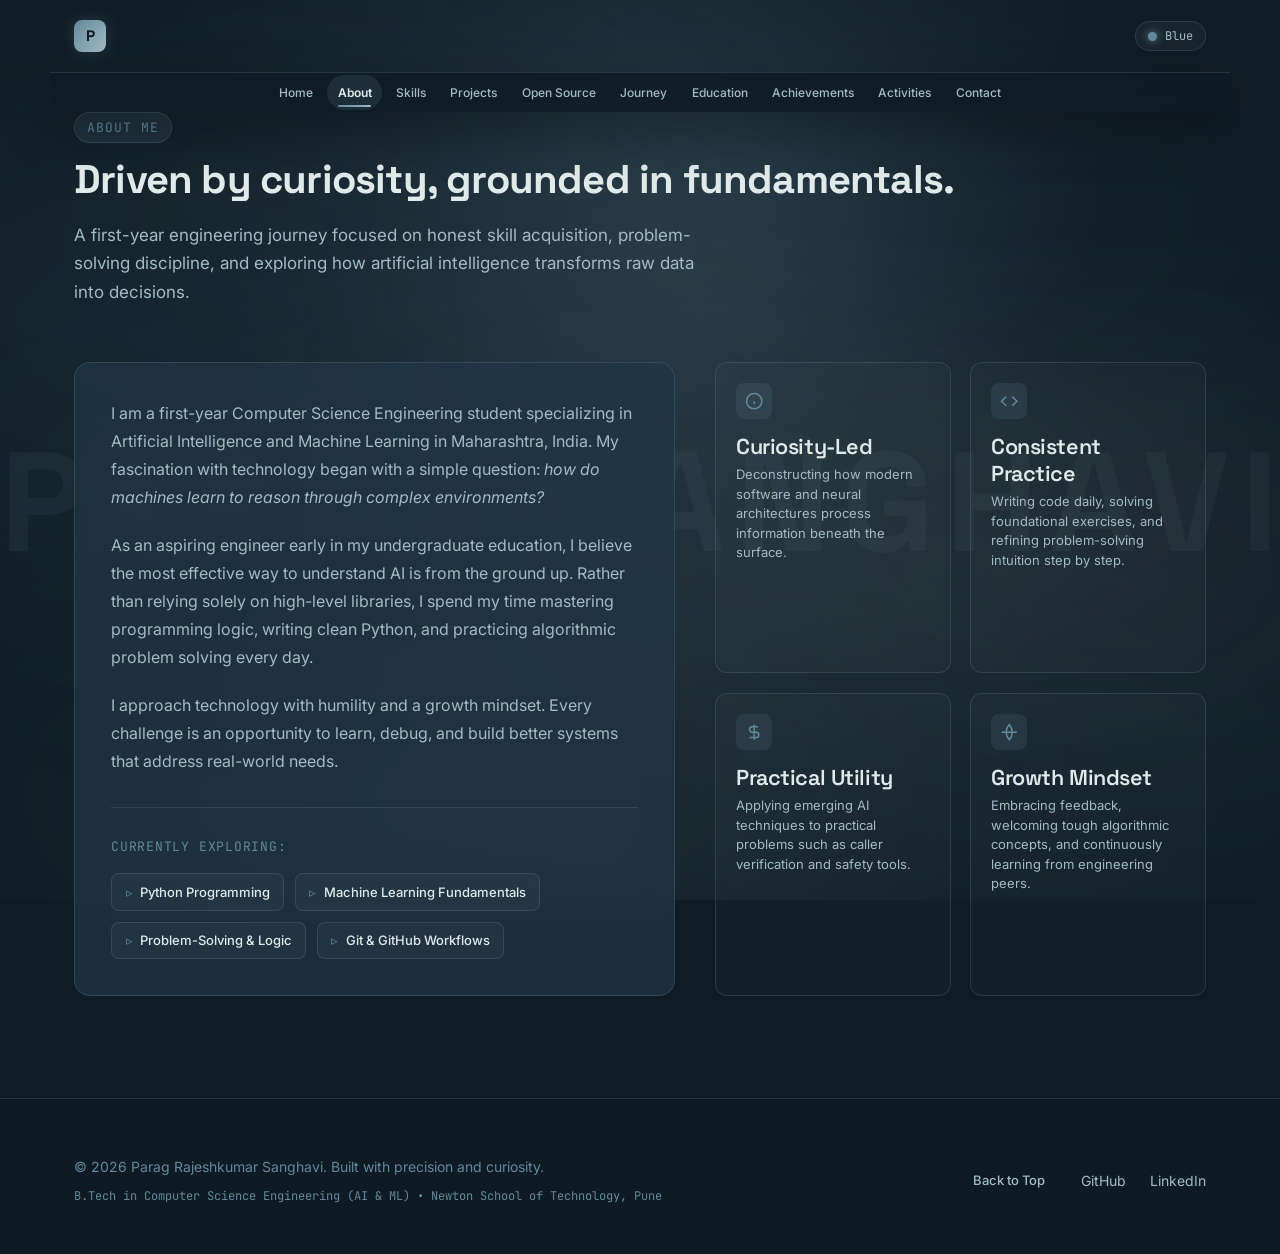
==== about.html @ 825967ab "Edited website" ====
<!DOCTYPE html>
<html lang="en" data-accent="blue">
<head>
  <meta charset="UTF-8">
  <meta name="viewport" content="width=device-width, initial-scale=1.0">
  <meta http-equiv="X-UA-Compatible" content="ie=edge">
  
  <!-- Primary SEO Meta Tags -->
  <title>About | Parag Rajeshkumar Sanghavi</title>
  <meta name="title" content="About | Parag Rajeshkumar Sanghavi">
  <meta name="description" content="Personal portfolio of Parag Rajeshkumar Sanghavi, a Computer Science Engineering student specializing in AI &amp; Machine Learning from Maharashtra, India. Exploring Python, ML fundamentals, and real-world software solutions.">
  <meta name="keywords" content="Parag Rajeshkumar Sanghavi, Parag Sanghavi, Computer Science Engineering, AI, Machine Learning, Python, Student Portfolio, Maharashtra India">
  <meta name="author" content="Parag Rajeshkumar Sanghavi">
  <meta name="robots" content="index, follow">

  <!-- Open Graph / Facebook / LinkedIn -->
  <meta property="og:type" content="website">
  <meta property="og:url" content="https://paragsanghavi2008.github.io/My_Portfolio/about.html">
  <meta property="og:title" content="About | Parag Rajeshkumar Sanghavi">
  <meta property="og:description" content="First-year Computer Science Engineering student focusing on AI/ML fundamentals, Python programming, and practical problem-solving.">
  <meta property="og:image" content="assets/images/parag.jpg">
  
  <!-- Twitter Cards -->
  <meta name="twitter:card" content="summary_large_image">
  <meta name="twitter:title" content="About | Parag Rajeshkumar Sanghavi">
  <meta name="twitter:description" content="Building intelligent solutions for real-world problems.">
  <meta name="twitter:image" content="assets/images/parag.jpg">

  <!-- Google Fonts: Space Grotesk, Inter, JetBrains Mono -->
  <link rel="preconnect" href="https://fonts.googleapis.com">
  <link rel="preconnect" href="https://fonts.gstatic.com" crossorigin>
  <link href="https://fonts.googleapis.com/css2?family=Inter:wght@300;400;500;600;700&family=JetBrains+Mono:wght@400;500;600&family=Space+Grotesk:wght@500;600;700&display=swap" rel="stylesheet">

  <!-- Stylesheets -->
  <link rel="stylesheet" href="css/main.css">
  <link rel="stylesheet" href="css/components.css">
  <link rel="stylesheet" href="css/animations.css">

  <!-- Favicon SVG Data URI -->
  <link rel="icon" type="image/svg+xml" href="data:image/svg+xml,<svg xmlns='http://www.w3.org/2000/svg' viewBox='0 0 32 32'><rect width='32' height='32' rx='8' fill='%2363899a'/><text x='50%25' y='55%25' dominant-baseline='middle' text-anchor='middle' font-family='sans-serif' font-weight='900' font-size='18' fill='%23101c25'>P</text></svg>">
</head>
<body>

  <!-- Accessible Skip Navigation Link -->
  <a href="#main-content" class="skip-link">Skip to main content</a>

  <!-- Flowing Aurora Background -->
  <div class="aurora-bg" aria-hidden="true">
    <span class="aurora-ribbon aurora-ribbon-1"></span>
    <span class="aurora-ribbon aurora-ribbon-2"></span>
    <span class="aurora-ribbon aurora-ribbon-3"></span>
    <span class="aurora-name-marquee" aria-hidden="true">PARAG SANGHAVI / PORTFOLIO / PARAG SANGHAVI</span>
  </div>

  <div class="scroll-progress" aria-hidden="true"><span></span></div>
  <div class="page-loader" id="page-loader" role="status" aria-label="Loading portfolio">
    <span class="loader-spinner" aria-hidden="true"></span>
    <span class="loader-label">Loading portfolio</span>
  </div>

  <!-- ==========================================================================
       HEADER & NAVIGATION
       ========================================================================== -->
  <header class="header" id="main-header">
    <div class="container nav-container">
      
      <!-- Brand Logo -->
      <a href="index.html#hero" class="nav-brand" aria-label="Portfolio Home">
        <span class="brand-symbol" aria-hidden="true">P</span>
      </a>

      <!-- Page Navigation Menu -->
      <nav aria-label="Portfolio page navigation">
        <ul class="nav-menu" id="nav-menu">
          <li class="nav-item"><a href="index.html#hero" class="nav-link">Home</a></li>
          <li class="nav-item"><a href="about.html#about" class="nav-link active" aria-current="page">About</a></li>
          <li class="nav-item"><a href="skills.html#skills" class="nav-link">Skills</a></li>
          <li class="nav-item"><a href="projects.html#projects" class="nav-link">Projects</a></li>
          <li class="nav-item"><a href="open-source.html#opensource" class="nav-link">Open Source</a></li>
          <li class="nav-item"><a href="journey.html#journey" class="nav-link">Journey</a></li>
          <li class="nav-item"><a href="education.html#education" class="nav-link">Education</a></li>
          <li class="nav-item"><a href="achievements.html#achievements" class="nav-link">Achievements</a></li>
          <li class="nav-item"><a href="activities.html#activities" class="nav-link">Activities</a></li>
          <li class="nav-item"><a href="contact.html#contact" class="nav-link">Contact</a></li>
        </ul>
      </nav>

      <!-- Nav Actions: Accent Theme Switcher & Mobile Toggle -->
      <div class="nav-actions">
        <button type="button" class="theme-accent-btn" id="accent-toggle" aria-label="Toggle accent color palette" title="Switch blue-gray palette shade">
          <span class="accent-color-dot" aria-hidden="true"></span>
          <span id="accent-label">Blue</span>
        </button>

        <button type="button" class="nav-toggle" id="nav-toggle" aria-label="Open navigation menu" aria-expanded="false" aria-controls="nav-menu">
          <span aria-hidden="true"></span>
          <span aria-hidden="true"></span>
          <span aria-hidden="true"></span>
        </button>
      </div>

    </div>
  </header>

<main id="main-content">
    <section class="section" id="about" aria-label="About Parag Rajeshkumar Sanghavi">
      <div class="container">
        
        <div class="section-header reveal-on-scroll">
          <span class="section-tag">About Me</span>
          <h1 class="section-title">Driven by curiosity, grounded in fundamentals.</h1>
          <p class="section-description">
            A first-year engineering journey focused on honest skill acquisition, problem-solving discipline, and exploring how artificial intelligence transforms raw data into decisions.
          </p>
        </div>

        <div class="about-grid">
          
          <!-- Left: Narrative Story Card -->
          <div class="about-card reveal-on-scroll">
            <div class="about-paragraphs">
              <p>
                I am a first-year Computer Science Engineering student specializing in Artificial Intelligence and Machine Learning in Maharashtra, India. My fascination with technology began with a simple question: <em>how do machines learn to reason through complex environments?</em>
              </p>
              <p>
                As an aspiring engineer early in my undergraduate education, I believe the most effective way to understand AI is from the ground up. Rather than relying solely on high-level libraries, I spend my time mastering programming logic, writing clean Python, and practicing algorithmic problem solving every day.
              </p>
              <p>
                I approach technology with humility and a growth mindset. Every challenge is an opportunity to learn, debug, and build better systems that address real-world needs.
              </p>
            </div>

            <!-- "Currently Exploring" Badges as specified -->
            <div class="exploring-panel">
              <div class="exploring-title">Currently Exploring:</div>
              <div class="exploring-chips">
                <span class="exploring-chip"><span class="bullet">▹</span> Python Programming</span>
                <span class="exploring-chip"><span class="bullet">▹</span> Machine Learning Fundamentals</span>
                <span class="exploring-chip"><span class="bullet">▹</span> Problem-Solving &amp; Logic</span>
                <span class="exploring-chip"><span class="bullet">▹</span> Git &amp; GitHub Workflows</span>
              </div>
            </div>
          </div>

          <!-- Right: 4 Guiding Pillars -->
          <div class="pillars-grid">
            
            <div class="pillar-item reveal-on-scroll reveal-delay-1">
              <div class="pillar-icon-box" aria-hidden="true">
                <svg class="icon" viewBox="0 0 24 24" fill="none" stroke="currentColor"><circle cx="12" cy="12" r="10"/><path d="M12 16v-4M12 8h.01"/></svg>
              </div>
              <h2 class="pillar-title">Curiosity-Led</h2>
              <p class="pillar-desc">Deconstructing how modern software and neural architectures process information beneath the surface.</p>
            </div>

            <div class="pillar-item reveal-on-scroll reveal-delay-2">
              <div class="pillar-icon-box" aria-hidden="true">
                <svg class="icon" viewBox="0 0 24 24" fill="none" stroke="currentColor"><polyline points="16 18 22 12 16 6"/><polyline points="8 6 2 12 8 18"/></svg>
              </div>
              <h2 class="pillar-title">Consistent Practice</h2>
              <p class="pillar-desc">Writing code daily, solving foundational exercises, and refining problem-solving intuition step by step.</p>
            </div>

            <div class="pillar-item reveal-on-scroll reveal-delay-3">
              <div class="pillar-icon-box" aria-hidden="true">
                <svg class="icon" viewBox="0 0 24 24" fill="none" stroke="currentColor"><path d="M12 2v20M17 5H9.5a3.5 3.5 0 0 0 0 7h5a3.5 3.5 0 0 1 0 7H6"/></svg>
              </div>
              <h2 class="pillar-title">Practical Utility</h2>
              <p class="pillar-desc">Applying emerging AI techniques to practical problems such as caller verification and safety tools.</p>
            </div>

            <div class="pillar-item reveal-on-scroll reveal-delay-4">
              <div class="pillar-icon-box" aria-hidden="true">
                <svg class="icon" viewBox="0 0 24 24" fill="none" stroke="currentColor"><path d="M2 12h20M12 2a15.3 15.3 0 0 1 4 10 15.3 15.3 0 0 1-4 10 15.3 15.3 0 0 1-4-10 15.3 15.3 0 0 1 4-10z"/></svg>
              </div>
              <h2 class="pillar-title">Growth Mindset</h2>
              <p class="pillar-desc">Embracing feedback, welcoming tough algorithmic concepts, and continuously learning from engineering peers.</p>
            </div>

          </div>

        </div>

      </div>
    </section>
</main>

<footer class="footer">
    <div class="container footer-grid">
      
      <div class="footer-left">
        <div class="footer-copy">
          &copy; <span id="current-year">2026</span> Parag Rajeshkumar Sanghavi. Built with precision and curiosity.
        </div>
        <div class="footer-note">
          B.Tech in Computer Science Engineering (AI &amp; ML) • Newton School of Technology, Pune
        </div>
      </div>

      <div class="footer-right">
        <a href="#main-content" class="nav-link">Back to Top</a>
        <a href="https://github.com/ParagSanghavi2008" target="_blank" rel="noopener noreferrer" class="social-link-item">GitHub</a>
        <a href="https://www.linkedin.com/in/parag-sanghavi-685700432/" target="_blank" rel="noopener noreferrer" class="social-link-item">LinkedIn</a>
      </div>

    </div>
  </footer>

  <!-- ==========================================================================
       MODALS & FLOATING CONTROLS
       ========================================================================== -->

  <!-- 1. Project Architecture & Exploration Modal -->
  <div class="modal-overlay" id="project-modal" role="dialog" aria-modal="true" aria-labelledby="modal-project-title">
    <div class="modal-window">
      <button type="button" class="modal-close-btn" id="modal-close" aria-label="Close project details dialog">
        <svg class="icon" viewBox="0 0 24 24" fill="none" stroke="currentColor" stroke-width="2"><line x1="18" y1="6" x2="6" y2="18"/><line x1="6" y1="6" x2="18" y2="18"/></svg>
      </button>
      <div id="modal-project-content">
        <!-- Injected dynamically via app.js -->
      </div>
    </div>
  </div>

  <!-- 2. Contact Backend Verification & Dispatch Modal -->
  <div class="modal-overlay" id="contact-guide-modal" role="dialog" aria-modal="true" aria-labelledby="guide-modal-title">
    <div class="modal-window">
      <button type="button" class="modal-close-btn" id="form-guide-close" aria-label="Close dialog">
        <svg class="icon" viewBox="0 0 24 24" fill="none" stroke="currentColor" stroke-width="2"><line x1="18" y1="6" x2="6" y2="18"/><line x1="6" y1="6" x2="18" y2="18"/></svg>
      </button>
      
      <div class="modal-badge-row">
        <span class="badge badge-warning">Backend Integration Notice</span>
      </div>
      
      <h2 class="modal-title" id="guide-modal-title">Ready to Send Your Message</h2>
      <p class="modal-tagline">Transparent form handling without fake submission tricks.</p>

      <div class="modal-section">
        <p class="modal-body-text">
          Because this is a secure client-side portfolio without an exposed server database, you can immediately send your message directly via your email client, or configure a free backend endpoint (such as Formspree or EmailJS):
        </p>
      </div>

      <div class="guide-instruction-box">
        <div style="font-weight: 600; color: var(--text-primary); margin-bottom: 0.5rem;">How to finalize dispatch:</div>
        <ol>
          <li>Click <strong>"Open Email Client"</strong> below to launch your default mail app pre-filled with your message.</li>
          <li>Or simply write directly to <code class="font-mono text-accent" id="guide-target-email">paragsanghavi.101@gmail.com</code>.</li>
          <li>For automatic form routing, set the <code>action</code> attribute of <code>&lt;form&gt;</code> to your Formspree/EmailJS ID.</li>
        </ol>
      </div>

      <div class="modal-footer-row">
        <button type="button" class="btn btn-primary" id="form-guide-mailto-btn">
          <svg class="icon" viewBox="0 0 24 24" fill="none" stroke="currentColor" stroke-width="2"><path d="M4 4h16c1.1 0 2 .9 2 2v12c0 1.1-.9 2-2 2H4c-1.1 0-2-.9-2-2V6c0-1.1.9-2 2-2z"/><polyline points="22,6 12,13 2,6"/></svg>
          <span>Open Email Client</span>
        </button>
      </div>
    </div>
  </div>

  <!-- Toast Notification -->
  <div class="toast" id="toast" role="status" aria-live="polite"></div>

  <!-- Back to Top Floating Button -->
  <button type="button" class="back-to-top" id="back-to-top" aria-label="Back to top of page" title="Scroll back to top">
    <svg class="icon" viewBox="0 0 24 24" fill="none" stroke="currentColor" stroke-width="2"><path d="M18 15l-6-6-6 6"/></svg>
  </button>

  <!-- JavaScript Files -->
  <script src="js/config.js"></script>
  <script src="js/app.js"></script>

</body>
</html>
---- css/main.css ----
/**
 * Parag Rajeshkumar Sanghavi - Design System & Main Stylesheet
 * High-end dark theme inspired by Vercel, Linear, and modern developer aesthetics.
 */

:root {
  /* Cool blue-gray palette */
  --bg-deep: #101c25;
  --bg-surface: #203746;
  --bg-card: rgba(32, 55, 70, 0.72);
  --bg-card-hover: rgba(53, 88, 106, 0.72);
  --bg-glass: rgba(16, 28, 37, 0.88);
  --bg-input: rgba(32, 55, 70, 0.68);

  /* Typography Colors */
  --text-primary: #e1eaeb;
  --text-secondary: #a3bbc4;
  --text-muted: #63899a;
  --text-faint: #63899a;

  /* Borders & Lines */
  --border-subtle: rgba(163, 187, 196, 0.16);
  --border-card: rgba(163, 187, 196, 0.12);
  --border-hover: rgba(99, 137, 154, 0.5);
  --border-active: rgba(163, 187, 196, 0.7);

  /* Default Accent: Cyan → Gold gradient */
  --accent: #63899a;
  --accent-light: #a3bbc4;
  --accent-dark: #35586a;
  --accent-glow: rgba(99, 137, 154, 0.24);
  --accent-gradient: linear-gradient(135deg, #63899a 0%, #a3bbc4 100%);
  --accent-soft: rgba(99, 137, 154, 0.16);

  /* Status Colors */
  --success: #a3bbc4;
  --success-glow: rgba(163, 187, 196, 0.2);
  --warning: #63899a;
  --warning-glow: rgba(99, 137, 154, 0.2);

  /* Fonts */
  --font-sans: 'Inter', -apple-system, BlinkMacSystemFont, 'Segoe UI', Roboto, sans-serif;
  --font-display: 'Space Grotesk', -apple-system, BlinkMacSystemFont, sans-serif;
  --font-mono: 'JetBrains Mono', 'Fira Code', 'Courier New', monospace;

  /* Shadows */
  --shadow-sm: 0 2px 8px rgba(0, 0, 0, 0.35);
  --shadow-md: 0 8px 30px rgba(0, 0, 0, 0.5);
  --shadow-glow: 0 0 35px var(--accent-glow);

  /* Transitions */
  --ease-spring: cubic-bezier(0.16, 1, 0.3, 1);
  --transition-normal: 0.25s cubic-bezier(0.16, 1, 0.3, 1);
  --transition-fast: 0.15s ease;
}

/* Deeper steel-blue accent */
[data-accent="steel"] {
  --accent: #63899a;
  --accent-light: #a3bbc4;
  --accent-dark: #203746;
  --accent-glow: rgba(53, 88, 106, 0.28);
  --accent-gradient: linear-gradient(135deg, #63899a 0%, #a3bbc4 100%);
  --accent-soft: rgba(53, 88, 106, 0.22);
  --border-hover: rgba(99, 137, 154, 0.55);
  --border-active: rgba(163, 187, 196, 0.72);
}

/* Light ice-blue accent */
[data-accent="ice"] {
  --accent: #a3bbc4;
  --accent-light: #e1eaeb;
  --accent-dark: #63899a;
  --accent-glow: rgba(163, 187, 196, 0.2);
  --accent-gradient: linear-gradient(135deg, #63899a 0%, #a3bbc4 100%);
  --accent-soft: rgba(163, 187, 196, 0.13);
  --border-hover: rgba(163, 187, 196, 0.48);
  --border-active: rgba(225, 234, 235, 0.72);
}

/* Base Reset */
*,
*::before,
*::after {
  box-sizing: border-box;
  margin: 0;
  padding: 0;
}

html {
  font-size: 16px;
  scroll-behavior: smooth;
  -webkit-text-size-adjust: 100%;
}

body {
  font-family: var(--font-sans);
  background-color: var(--bg-deep);
  color: var(--text-primary);
  line-height: 1.65;
  overflow-x: hidden;
  position: relative;
  min-height: 100vh;
  -webkit-font-smoothing: antialiased;
  -moz-osx-font-smoothing: grayscale;
}

/* Flowing blue-gray light ribbons */
.aurora-bg {
  position: fixed;
  inset: 0;
  overflow: hidden;
  pointer-events: none;
  z-index: 0;
  background:
    radial-gradient(ellipse at 50% 0%, rgba(99, 137, 154, 0.12), transparent 55%),
    var(--bg-deep);
}

.aurora-name-marquee {
  position: absolute;
  top: 48%;
  left: 0;
  z-index: 1;
  width: max-content;
  color: rgba(163, 187, 196, 0.055);
  font-family: var(--font-display);
  font-size: clamp(4rem, 11vw, 9.5rem);
  font-weight: 700;
  letter-spacing: 0.08em;
  line-height: 1;
  white-space: nowrap;
  will-change: transform;
  animation: background-name-marquee 52s linear infinite;
}

.aurora-bg::after {
  content: '';
  position: absolute;
  inset: -35%;
  z-index: 0;
  background:
    radial-gradient(ellipse at 28% 42%, rgba(99, 137, 154, 0.16), transparent 34%),
    radial-gradient(ellipse at 72% 58%, rgba(163, 187, 196, 0.1), transparent 32%);
  filter: blur(72px);
  opacity: 0.55;
  will-change: transform;
  animation: aurora-wash 32s ease-in-out infinite alternate;
}

.aurora-ribbon {
  position: absolute;
  left: -15%;
  z-index: 2;
  width: 130%;
  height: clamp(8rem, 24vw, 22rem);
  border-radius: 50%;
  filter: blur(58px);
  opacity: 0.45;
  will-change: transform;
  mix-blend-mode: screen;
}

.aurora-ribbon-1 {
  top: 8%;
  background: linear-gradient(100deg, transparent 10%, rgba(53, 88, 106, 0.12) 34%, rgba(99, 137, 154, 0.42) 54%, rgba(53, 88, 106, 0.16) 72%, transparent 92%);
  animation: aurora-drift-1 22s ease-in-out infinite alternate;
}

.aurora-ribbon-2 {
  top: 39%;
  background: linear-gradient(100deg, transparent 6%, rgba(32, 55, 70, 0.18) 30%, rgba(99, 137, 154, 0.3) 50%, rgba(163, 187, 196, 0.18) 68%, transparent 90%);
  animation: aurora-drift-2 28s ease-in-out infinite alternate;
  opacity: 0.38;
}

.aurora-ribbon-3 {
  top: 70%;
  background: linear-gradient(100deg, transparent 8%, rgba(99, 137, 154, 0.28) 32%, rgba(163, 187, 196, 0.24) 51%, rgba(53, 88, 106, 0.18) 70%, transparent 94%);
  animation: aurora-drift-3 25s ease-in-out infinite alternate;
  opacity: 0.32;
}

.scroll-progress {
  position: fixed;
  top: 0;
  left: 0;
  width: 100%;
  height: 3px;
  z-index: 102;
  pointer-events: none;
}

.scroll-progress span {
  display: block;
  width: 100%;
  height: 100%;
  background: var(--accent-gradient);
  transform: scaleX(0);
  transform-origin: left center;
  will-change: transform;
}

.page-loader {
  position: fixed;
  inset: 0;
  z-index: 10001;
  display: flex;
  flex-direction: column;
  align-items: center;
  justify-content: center;
  gap: 1rem;
  color: var(--text-primary);
  background: var(--bg-deep);
  animation: loader-fallback-dismiss 4s forwards;
}

.page-loader.is-hidden {
  animation: loader-exit 0.45s ease forwards;
}

.loader-spinner {
  width: 3rem;
  height: 3rem;
  border: 2px solid rgba(163, 187, 196, 0.2);
  border-top-color: var(--accent-light);
  border-right-color: var(--accent);
  border-radius: 50%;
  animation: loader-spin 0.9s linear infinite;
}

.loader-label {
  font-family: var(--font-mono);
  font-size: 0.75rem;
  letter-spacing: 0.14em;
  text-transform: uppercase;
  color: var(--text-secondary);
  animation: loader-label-pulse 1.4s ease-in-out infinite;
}

/* Body lock when mobile menu or modal is active */
body.nav-lock,
body.modal-lock {
  overflow: hidden;
}

/* Background Atmosphere Gradients */
.ambient-glow-top {
  position: absolute;
  top: 0;
  left: 50%;
  transform: translateX(-50%);
  width: 100vw;
  max-width: 1200px;
  height: 600px;
  background: radial-gradient(circle at 50% 15%, var(--accent-glow) 0%, transparent 70%);
  pointer-events: none;
  z-index: 0;
  opacity: 0.6;
}

.ambient-glow-bottom {
  position: absolute;
  bottom: 0;
  left: 50%;
  transform: translateX(-50%);
  width: 100vw;
  max-width: 1400px;
  height: 500px;
  background: radial-gradient(circle at 50% 80%, rgba(99, 137, 154, 0.08) 0%, transparent 70%);
  pointer-events: none;
  z-index: 0;
}

/* Selection Color */
::selection {
  background: var(--accent);
  color: #101c25;
}

/* Accessible Skip Link */
.skip-link {
  position: absolute;
  top: -60px;
  left: 1rem;
  background: var(--accent);
  color: #101c25;
  padding: 0.5rem 1rem;
  font-weight: 600;
  font-size: 0.875rem;
  z-index: 9999;
  border-radius: 4px;
  transition: top var(--transition-fast);
}

.skip-link:focus {
  top: 1rem;
}

/* Typography Defaults */
h1,
h2,
h3,
h4,
h5,
h6 {
  font-family: var(--font-display);
  color: var(--text-primary);
  line-height: 1.25;
  letter-spacing: -0.02em;
}

h1 {
  font-size: clamp(2.25rem, 5vw + 1rem, 3.75rem);
  font-weight: 700;
}

h2 {
  font-size: clamp(1.75rem, 3vw + 0.5rem, 2.5rem);
  font-weight: 700;
}

h3 {
  font-size: 1.35rem;
  font-weight: 600;
}

h4 {
  font-size: 1.1rem;
  font-weight: 600;
}

p {
  color: var(--text-secondary);
  font-size: 1rem;
}

a {
  color: inherit;
  text-decoration: none;
  transition: color var(--transition-fast);
}

/* Layout Utilities */
.container {
  width: 100%;
  max-width: 1180px;
  margin-left: auto;
  margin-right: auto;
  padding-left: 1.5rem;
  padding-right: 1.5rem;
  position: relative;
  z-index: 1;
}

.section {
  padding-top: clamp(4.5rem, 8vw, 7.5rem);
  padding-bottom: clamp(4.5rem, 8vw, 7.5rem);
  position: relative;
}

main section[id] {
  scroll-margin-top: 5rem;
}

.section-header {
  margin-bottom: 3.5rem;
  text-align: left;
}

.section-header.text-center {
  text-align: center;
}

.section-tag {
  display: inline-flex;
  align-items: center;
  gap: 0.5rem;
  font-family: var(--font-mono);
  font-size: 0.8125rem;
  letter-spacing: 0.08em;
  text-transform: uppercase;
  color: var(--accent);
  margin-bottom: 0.75rem;
  padding: 0.25rem 0.75rem;
  background: var(--accent-soft);
  border: 1px solid var(--border-subtle);
  border-radius: 9999px;
}

.section-title {
  margin-bottom: 1rem;
  font-size: clamp(1.75rem, 3vw + 0.5rem, 2.5rem);
  font-weight: 700;
}

.section h2:not(.section-title) {
  font-size: 1.35rem;
  font-weight: 600;
}

.section h3 {
  font-size: 1.1rem;
  font-weight: 600;
}

.section-description {
  max-width: 650px;
  font-size: 1.0625rem;
  color: var(--text-secondary);
}

.section-header.text-center .section-description {
  margin-left: auto;
  margin-right: auto;
}

/* Helper Text Classes */
.text-gradient {
  background: var(--accent-gradient);
  -webkit-background-clip: text;
  -webkit-text-fill-color: transparent;
}

.text-accent {
  color: var(--accent);
}

.text-muted {
  color: var(--text-muted);
}

.text-xs {
  font-size: 0.75rem;
}

.font-mono {
  font-family: var(--font-mono);
}

/* Grid Utilities */
.grid-2 {
  display: grid;
  grid-template-columns: 1fr;
  gap: 2rem;
}

.grid-3 {
  display: grid;
  grid-template-columns: 1fr;
  gap: 1.75rem;
}

.grid-4 {
  display: grid;
  grid-template-columns: 1fr;
  gap: 1.5rem;
}

@media (min-width: 640px) {
  .grid-2 {
    grid-template-columns: repeat(2, 1fr);
  }

  .grid-4 {
    grid-template-columns: repeat(2, 1fr);
  }
}

@media (min-width: 1024px) {
  .grid-3 {
    grid-template-columns: repeat(3, 1fr);
  }

  .grid-4 {
    grid-template-columns: repeat(4, 1fr);
  }
}

@media (min-width: 868px) {
  .section {
    padding-top: clamp(7rem, 8vw, 8rem);
  }

  main section[id] {
    scroll-margin-top: 7rem;
  }
}
---- css/components.css ----
/**
 * Parag Rajeshkumar Sanghavi - Components Stylesheet
 * High-end UI components: cards, buttons, badges, navigation, modals, and forms.
 */

/* ==========================================================================
   1. NAVIGATION HEADER
   ========================================================================== */
.header {
  position: fixed;
  top: 0;
  left: 0;
  width: 100%;
  height: 7rem;
  z-index: 100;
  transition: background-color var(--transition-normal), border-color var(--transition-normal), backdrop-filter var(--transition-normal);
  border-bottom: 1px solid transparent;
}

.header.scrolled {
  background-color: var(--bg-glass);
  backdrop-filter: blur(16px);
  -webkit-backdrop-filter: blur(16px);
  border-bottom-color: var(--border-subtle);
  box-shadow: 0 4px 20px rgba(0, 0, 0, 0.4);
}

.nav-container {
  display: flex;
  align-items: center;
  justify-content: space-between;
  height: 4.5rem;
  position: relative;
}

.nav-brand {
  display: flex;
  align-items: center;
  gap: 0.75rem;
  font-family: var(--font-display);
  font-weight: 700;
  font-size: 1.15rem;
  color: var(--text-primary);
  letter-spacing: -0.01em;
}

.brand-symbol {
  width: 2rem;
  height: 2rem;
  background: var(--accent-gradient);
  border-radius: 8px;
  display: inline-flex;
  align-items: center;
  justify-content: center;
  color: #101c25;
  font-weight: 800;
  font-size: 0.95rem;
  box-shadow: 0 0 16px var(--accent-glow);
}

.brand-text {
  display: flex;
  flex-direction: column;
}

.brand-name {
  line-height: 1.1;
}

.brand-sub {
  font-size: 0.6875rem;
  font-family: var(--font-mono);
  color: var(--text-muted);
  letter-spacing: 0.04em;
}

.nav-menu {
  position: absolute;
  top: calc(100% + 0.75rem);
  right: 0;
  width: min(34rem, calc(100vw - 3rem));
  max-height: min(70vh, 32rem);
  overflow-y: auto;
  display: grid;
  grid-template-columns: repeat(3, minmax(0, 1fr));
  gap: 0.35rem;
  list-style: none;
  padding: 0.75rem;
  border: 1px solid var(--border-subtle);
  border-radius: 14px;
  background: rgba(16, 28, 37, 0.96);
  backdrop-filter: blur(18px);
  -webkit-backdrop-filter: blur(18px);
  box-shadow: 0 18px 50px rgba(0, 0, 0, 0.32);
  opacity: 0;
  visibility: hidden;
  pointer-events: none;
  transform: translateY(-0.5rem);
  transition:
    opacity 0.2s ease,
    transform 0.25s var(--ease-spring),
    visibility 0s linear 0.25s;
  z-index: 101;
}

.nav-menu.is-open {
  opacity: 1;
  visibility: visible;
  pointer-events: auto;
  transform: translateY(0);
  transition-delay: 0s;
}

.nav-item {
  position: relative;
}

.nav-link {
  position: relative;
  display: block;
  padding: 0.65rem 0.75rem;
  font-size: 0.8125rem;
  font-weight: 500;
  color: var(--text-secondary);
  border-radius: 9999px;
  white-space: nowrap;
  transition:
    color var(--transition-fast),
    background-color var(--transition-fast),
    transform var(--transition-fast);
}

.nav-link::after {
  content: '';
  position: absolute;
  left: 0.65rem;
  right: 0.65rem;
  bottom: 0.12rem;
  height: 2px;
  border-radius: 2px;
  background: var(--accent-gradient);
  transform: scaleX(0);
  transform-origin: left;
  transition: transform 0.25s var(--ease-spring);
}

.nav-link:hover {
  color: var(--text-primary);
  background-color: rgba(255, 255, 255, 0.05);
  transform: translateY(-2px);
}

.nav-link:hover::after,
.nav-link.active::after {
  transform: scaleX(1);
}

.nav-link.active {
  color: var(--text-primary);
  background-color: var(--accent-soft);
  border: 1px solid var(--border-subtle);
  font-weight: 600;
  animation: nav-active-breathe 4s ease-in-out infinite;
}

/* Nav Actions (Theme accent toggle, mobile button) */
.nav-actions {
  display: flex;
  align-items: center;
  gap: 0.75rem;
}

.theme-accent-btn {
  background: rgba(255, 255, 255, 0.04);
  border: 1px solid var(--border-subtle);
  border-radius: 9999px;
  padding: 0.35rem 0.75rem;
  display: inline-flex;
  align-items: center;
  gap: 0.5rem;
  font-size: 0.75rem;
  font-family: var(--font-mono);
  color: var(--text-secondary);
  cursor: pointer;
  transition: all var(--transition-fast);
}

.theme-accent-btn:hover {
  background: rgba(255, 255, 255, 0.08);
  border-color: var(--border-hover);
  color: var(--text-primary);
}

.accent-color-dot {
  width: 9px;
  height: 9px;
  border-radius: 50%;
  background-color: var(--accent);
  box-shadow: 0 0 8px var(--accent);
}

/* Compact page navigation toggle */
.nav-toggle {
  display: flex;
  flex-direction: column;
  justify-content: center;
  align-items: center;
  width: 2.5rem;
  height: 2.5rem;
  background: rgba(255, 255, 255, 0.04);
  border: 1px solid var(--border-subtle);
  border-radius: 8px;
  cursor: pointer;
  padding: 0;
  gap: 5px;
  transition: background-color var(--transition-fast);
}

.nav-toggle span {
  width: 1.25rem;
  height: 2px;
  background-color: var(--text-primary);
  border-radius: 2px;
  transition: transform var(--transition-normal), opacity var(--transition-normal);
}

.nav-toggle.is-active span:nth-child(1) {
  transform: translateY(7px) rotate(45deg);
}

.nav-toggle.is-active span:nth-child(2) {
  opacity: 0;
}

.nav-toggle.is-active span:nth-child(3) {
  transform: translateY(-7px) rotate(-45deg);
}

@media (min-width: 868px) {
  .nav-menu {
    position: fixed;
    top: 4.5rem;
    left: 50%;
    right: auto;
    width: min(1180px, calc(100vw - 2rem));
    max-height: 2.5rem;
    overflow-x: auto;
    overflow-y: hidden;
    display: flex;
    align-items: center;
    justify-content: center;
    flex-wrap: nowrap;
    gap: 0.2rem;
    padding: 0.25rem 0.4rem;
    border: 0;
    border-top: 1px solid var(--border-subtle);
    border-radius: 0 0 12px 12px;
    background: rgba(16, 28, 37, 0.9);
    opacity: 1;
    visibility: visible;
    pointer-events: auto;
    transform: translateX(-50%);
    transition: none;
    z-index: 101;
  }

  .nav-menu.is-open {
    transform: translateX(-50%);
  }

  .nav-menu .nav-link {
    padding: 0.4rem 0.6rem;
    border: 1px solid transparent;
    font-size: 0.75rem;
  }

  .nav-toggle {
    display: none;
  }
}

@media (max-width: 867px) {
  .header {
    height: 4.5rem;
  }

  .nav-container {
    height: 100%;
  }

  .nav-menu {
    position: fixed;
    top: 5rem;
    left: 1rem;
    right: 1rem;
    width: auto;
    max-height: calc(100dvh - 6rem);
    grid-template-columns: repeat(2, minmax(0, 1fr));
    padding: 0.75rem;
  }

  .nav-menu .nav-link {
    font-size: 0.9375rem;
    font-weight: 500;
    padding: 0.75rem;
    width: 100%;
    border-radius: 8px;
  }
}

html:not(.js-ready) .nav-menu {
  opacity: 1;
  visibility: visible;
  pointer-events: auto;
}

html:not(.js-ready) .nav-toggle {
  display: none;
}

/* ==========================================================================
   2. BUTTONS & INTERACTIVE ELEMENTS
   ========================================================================== */
.btn {
  display: inline-flex;
  align-items: center;
  justify-content: center;
  gap: 0.6rem;
  padding: 0.75rem 1.5rem;
  font-family: var(--font-sans);
  font-size: 0.9375rem;
  font-weight: 600;
  border-radius: 8px;
  cursor: pointer;
  border: 1px solid transparent;
  transition: all var(--transition-normal);
  text-decoration: none;
  white-space: nowrap;
}

.btn:focus-visible {
  outline: 2px solid var(--accent);
  outline-offset: 3px;
}

.btn-primary {
  background: var(--text-primary);
  color: #101c25;
  box-shadow: 0 4px 18px rgba(255, 255, 255, 0.12);
}

.btn-primary:hover {
  background: #e1eaeb;
  transform: translateY(-2px);
  box-shadow: 0 6px 24px rgba(255, 255, 255, 0.25), 0 0 25px var(--accent-glow);
}

.btn-secondary {
  background: rgba(255, 255, 255, 0.04);
  color: var(--text-primary);
  border-color: var(--border-subtle);
  backdrop-filter: blur(8px);
}

.btn-secondary:hover {
  background: rgba(255, 255, 255, 0.09);
  border-color: var(--border-hover);
  transform: translateY(-2px);
}

.btn-outline {
  background: transparent;
  color: var(--accent);
  border-color: var(--border-subtle);
}

.btn-outline:hover {
  background: var(--accent-soft);
  border-color: var(--border-hover);
}

.btn-sm {
  padding: 0.45rem 0.9rem;
  font-size: 0.8125rem;
  border-radius: 6px;
}

.btn-icon {
  width: 2.5rem;
  height: 2.5rem;
  padding: 0;
  border-radius: 8px;
  background: rgba(255, 255, 255, 0.04);
  border: 1px solid var(--border-subtle);
  color: var(--text-secondary);
}

.btn-icon:hover {
  color: var(--text-primary);
  border-color: var(--border-hover);
  background: rgba(255, 255, 255, 0.08);
}

.icon {
  width: 1.15rem;
  height: 1.15rem;
  stroke-width: 2;
  flex-shrink: 0;
}

/* ==========================================================================
   3. STATUS BADGES
   ========================================================================== */
.status-badge {
  display: inline-flex;
  align-items: center;
  gap: 0.65rem;
  padding: 0.35rem 0.85rem;
  background: rgba(32, 55, 70, 0.8);
  border: 1px solid var(--border-subtle);
  border-radius: 9999px;
  font-size: 0.8125rem;
  font-weight: 500;
  color: var(--text-secondary);
  backdrop-filter: blur(8px);
}

.status-beacon {
  position: relative;
  width: 8px;
  height: 8px;
  border-radius: 50%;
  background-color: var(--success);
  box-shadow: 0 0 8px var(--success);
}

.status-beacon::after {
  content: '';
  position: absolute;
  top: -4px;
  left: -4px;
  width: 16px;
  height: 16px;
  border-radius: 50%;
  background: var(--success-glow);
  animation: beacon-ripple 2.2s infinite ease-out;
}

@keyframes beacon-ripple {
  0% { transform: scale(0.6); opacity: 0.9; }
  100% { transform: scale(2.2); opacity: 0; }
}

.badge {
  display: inline-flex;
  align-items: center;
  gap: 0.35rem;
  padding: 0.2rem 0.6rem;
  font-size: 0.725rem;
  font-family: var(--font-mono);
  font-weight: 500;
  border-radius: 4px;
  letter-spacing: 0.02em;
}

.badge-success {
  background: rgba(163, 187, 196, 0.12);
  color: var(--success);
  border: 1px solid rgba(163, 187, 196, 0.3);
}

.badge-warning {
  background: rgba(99, 137, 154, 0.16);
  color: var(--warning);
  border: 1px solid rgba(99, 137, 154, 0.4);
}

.badge-neutral {
  background: rgba(163, 187, 196, 0.12);
  color: var(--text-muted);
  border: 1px solid var(--border-subtle);
}

.badge-accent {
  background: var(--accent-soft);
  color: var(--accent);
  border: 1px solid var(--border-subtle);
}

/* ==========================================================================
   4. HERO SECTION
   ========================================================================== */
.hero-section {
  min-height: 100vh;
  display: flex;
  align-items: center;
  position: relative;
  padding-top: 6rem;
  padding-bottom: 4rem;
  overflow: hidden;
}

.hero-grid {
  display: grid;
  grid-template-columns: 1fr;
  gap: 3rem;
  align-items: center;
  position: relative;
  z-index: 1;
}

@media (min-width: 992px) {
  .hero-grid {
    grid-template-columns: 1.15fr 0.85fr;
  }
}

.hero-content {
  max-width: 680px;
}

.hero-status-row {
  margin-bottom: 1.75rem;
}

.hero-title {
  margin-bottom: 1.5rem;
  font-weight: 700;
  line-height: 1.15;
}

.hero-supporting {
  font-size: clamp(1.0625rem, 1.5vw, 1.25rem);
  line-height: 1.6;
  color: var(--text-secondary);
  margin-bottom: 2.25rem;
  max-width: 580px;
}

.hero-cta-cluster {
  display: flex;
  flex-wrap: wrap;
  gap: 1rem;
  margin-bottom: 2.5rem;
}

.hero-social-row {
  display: flex;
  align-items: center;
  gap: 1.25rem;
  padding-top: 1.5rem;
  border-top: 1px solid var(--border-subtle);
}

.hero-social-label {
  font-size: 0.8125rem;
  font-family: var(--font-mono);
  color: var(--text-muted);
}

.social-link-item {
  display: inline-flex;
  align-items: center;
  gap: 0.45rem;
  font-size: 0.875rem;
  color: var(--text-secondary);
  transition: color var(--transition-fast), transform var(--transition-fast);
}

.social-link-item:hover {
  color: var(--accent);
  transform: translateY(-1px);
}

/* Hero Visual / Neural Terminal Card */
.hero-visual-card {
  position: relative;
  background: var(--bg-card);
  border: 1px solid var(--border-subtle);
  border-radius: 16px;
  padding: 1.75rem;
  backdrop-filter: blur(20px);
  -webkit-backdrop-filter: blur(20px);
  box-shadow: var(--shadow-md), 0 0 40px rgba(0, 0, 0, 0.4);
  overflow: hidden;
}

.hero-visual-card::before {
  content: '';
  position: absolute;
  top: 0;
  left: 0;
  right: 0;
  height: 2px;
  background: var(--accent-gradient);
}

.terminal-header {
  display: flex;
  align-items: center;
  justify-content: space-between;
  margin-bottom: 1.25rem;
  padding-bottom: 0.75rem;
  border-bottom: 1px solid var(--border-card);
}

.terminal-dots {
  display: flex;
  gap: 6px;
}

.terminal-dot {
  width: 10px;
  height: 10px;
  border-radius: 50%;
  background: rgba(255, 255, 255, 0.12);
}

.terminal-dot:nth-child(1) { background: #35586a; }
.terminal-dot:nth-child(2) { background: #63899a; }
.terminal-dot:nth-child(3) { background: #a3bbc4; }

.terminal-title {
  font-family: var(--font-mono);
  font-size: 0.75rem;
  color: var(--text-muted);
}

.terminal-code-block {
  font-family: var(--font-mono);
  font-size: 0.8125rem;
  line-height: 1.7;
  color: var(--text-secondary);
}

.code-keyword { color: var(--accent); }
.code-fn { color: #63899a; }
.code-string { color: #a3bbc4; }
.code-comment { color: var(--text-muted); font-style: italic; }

.terminal-stats {
  display: grid;
  grid-template-columns: repeat(2, 1fr);
  gap: 1rem;
  margin-top: 1.5rem;
  padding-top: 1.25rem;
  border-top: 1px solid var(--border-card);
}

.stat-box {
  background: rgba(255, 255, 255, 0.02);
  border: 1px solid var(--border-subtle);
  border-radius: 8px;
  padding: 0.75rem;
}

.stat-label {
  font-size: 0.6875rem;
  font-family: var(--font-mono);
  color: var(--text-muted);
  text-transform: uppercase;
}

.stat-value {
  font-size: 0.875rem;
  font-weight: 600;
  color: var(--text-primary);
  margin-top: 0.25rem;
  line-height: 1.35;
}

/* Hero Profile Showcase Card (Photo & Name) */
.hero-profile-card {
  text-align: center;
}

.profile-photo-container {
  position: relative;
  margin: 0.5rem auto 1.25rem;
  max-width: 365px;
  width: 100%;
}

.profile-photo-frame {
  position: relative;
  width: 100%;
  aspect-ratio: 1 / 1;
  border-radius: 16px;
  overflow: hidden;
  border: 1px solid var(--border-card);
  box-shadow: 0 16px 36px rgba(0, 0, 0, 0.45), 0 0 24px rgba(99, 137, 154, 0.12);
  background: var(--bg-surface);
  transition: transform 0.4s cubic-bezier(0.16, 1, 0.3, 1), box-shadow 0.4s ease;
}

.hero-profile-card:hover .profile-photo-frame {
  transform: translateY(-4px) scale(1.015);
  box-shadow: 0 20px 42px rgba(0, 0, 0, 0.55), 0 0 32px rgba(99, 137, 154, 0.22);
}

.profile-photo {
  width: 100%;
  height: 100%;
  object-fit: cover;
  object-position: center 18%;
  display: block;
  transition: transform 0.6s cubic-bezier(0.16, 1, 0.3, 1);
}

.hero-profile-card:hover .profile-photo {
  transform: scale(1.04);
}

.profile-photo-overlay {
  position: absolute;
  inset: 0;
  background: linear-gradient(180deg, transparent 65%, rgba(16, 28, 37, 0.72) 100%);
  pointer-events: none;
}

.profile-photo-status {
  position: absolute;
  bottom: 12px;
  left: 12px;
  display: inline-flex;
  align-items: center;
  gap: 6px;
  background: rgba(16, 28, 37, 0.85);
  backdrop-filter: blur(10px);
  -webkit-backdrop-filter: blur(10px);
  border: 1px solid rgba(255, 255, 255, 0.15);
  border-radius: 9999px;
  padding: 0.3rem 0.75rem;
  font-size: 0.75rem;
  font-weight: 500;
  color: var(--text-primary);
  letter-spacing: 0.01em;
  box-shadow: 0 4px 12px rgba(0, 0, 0, 0.3);
}

.profile-caption {
  margin-bottom: 1.25rem;
  text-align: center;
}

.profile-name {
  font-family: var(--font-heading);
  font-size: 1.35rem;
  font-weight: 700;
  color: var(--text-primary);
  margin-bottom: 0.35rem;
  letter-spacing: -0.01em;
}

.profile-role {
  font-size: 0.875rem;
  color: var(--accent);
  font-weight: 500;
  line-height: 1.4;
}

.hero-profile-card .terminal-stats {
  text-align: left;
}

@media (max-width: 540px) {
  .profile-photo-container {
    max-width: 280px;
  }
}

/* ==========================================================================
   5. ABOUT SECTION
   ========================================================================== */
.about-grid {
  display: grid;
  grid-template-columns: 1fr;
  gap: 2.5rem;
}

@media (min-width: 992px) {
  .about-grid {
    grid-template-columns: 1.1fr 0.9fr;
  }
}

.about-card {
  background: var(--bg-card);
  border: 1px solid var(--border-subtle);
  border-radius: 16px;
  padding: 2.25rem;
  backdrop-filter: blur(16px);
  position: relative;
}

.about-paragraphs {
  display: flex;
  flex-direction: column;
  gap: 1.25rem;
  font-size: 1.05rem;
  line-height: 1.75;
}

.pillars-grid {
  display: grid;
  grid-template-columns: 1fr;
  gap: 1.25rem;
}

@media (min-width: 540px) {
  .pillars-grid {
    grid-template-columns: repeat(2, 1fr);
  }
}

.pillar-item {
  background: rgba(255, 255, 255, 0.02);
  border: 1px solid var(--border-subtle);
  border-radius: 12px;
  padding: 1.25rem;
  transition: transform var(--transition-normal), border-color var(--transition-normal);
}

.pillar-item:hover {
  transform: translateY(-3px);
  border-color: var(--border-hover);
}

.pillar-icon-box {
  width: 2.25rem;
  height: 2.25rem;
  border-radius: 8px;
  background: var(--accent-soft);
  color: var(--accent);
  display: flex;
  align-items: center;
  justify-content: center;
  margin-bottom: 0.85rem;
}

.pillar-title {
  font-size: 0.95rem;
  font-weight: 600;
  margin-bottom: 0.35rem;
  color: var(--text-primary);
}

.pillar-desc {
  font-size: 0.8125rem;
  color: var(--text-secondary);
  line-height: 1.5;
}

/* Exploring Badges Grid */
.exploring-panel {
  margin-top: 2rem;
  padding-top: 1.75rem;
  border-top: 1px solid var(--border-subtle);
}

.exploring-title {
  font-family: var(--font-mono);
  font-size: 0.8125rem;
  text-transform: uppercase;
  letter-spacing: 0.06em;
  color: var(--text-muted);
  margin-bottom: 1rem;
}

.exploring-chips {
  display: flex;
  flex-wrap: wrap;
  gap: 0.65rem;
}

.exploring-chip {
  display: inline-flex;
  align-items: center;
  gap: 0.45rem;
  padding: 0.45rem 0.85rem;
  background: rgba(255, 255, 255, 0.03);
  border: 1px solid var(--border-subtle);
  border-radius: 8px;
  font-size: 0.8125rem;
  font-weight: 500;
  color: var(--text-primary);
  transition: all var(--transition-fast);
}

.exploring-chip:hover {
  background: var(--accent-soft);
  border-color: var(--border-hover);
  color: var(--accent);
}

.exploring-chip .bullet {
  color: var(--accent);
}

/* ==========================================================================
   6. TECHNICAL SKILLS SECTION
   ========================================================================== */
.skill-card {
  background: var(--bg-card);
  border: 1px solid var(--border-subtle);
  border-radius: 14px;
  padding: 1.75rem;
  backdrop-filter: blur(12px);
  transition: transform var(--transition-normal), border-color var(--transition-normal), box-shadow var(--transition-normal);
  display: flex;
  flex-direction: column;
}

.skill-card:hover {
  transform: translateY(-4px);
  border-color: var(--border-hover);
  box-shadow: 0 12px 30px rgba(0, 0, 0, 0.4), 0 0 20px var(--accent-glow);
}

.skill-category-header {
  display: flex;
  align-items: center;
  gap: 0.85rem;
  margin-bottom: 1.5rem;
  padding-bottom: 1rem;
  border-bottom: 1px solid var(--border-card);
}

.skill-category-icon {
  width: 2.25rem;
  height: 2.25rem;
  border-radius: 8px;
  background: var(--accent-soft);
  color: var(--accent);
  display: flex;
  align-items: center;
  justify-content: center;
  flex-shrink: 0;
}

.skill-category-title {
  font-size: 1.1rem;
  font-weight: 600;
}

.skill-list {
  list-style: none;
  display: flex;
  flex-direction: column;
  gap: 0.85rem;
  flex-grow: 1;
}

.skill-row {
  display: flex;
  align-items: center;
  justify-content: space-between;
  gap: 0.75rem;
  padding: 0.5rem 0.65rem;
  background: rgba(255, 255, 255, 0.02);
  border: 1px solid var(--border-card);
  border-radius: 8px;
  transition: background-color var(--transition-fast);
}

.skill-row:hover {
  background: rgba(255, 255, 255, 0.04);
}

.skill-name {
  font-size: 0.875rem;
  font-weight: 500;
  color: var(--text-primary);
}

.skill-tag-honest {
  font-family: var(--font-mono);
  font-size: 0.6875rem;
  padding: 0.15rem 0.45rem;
  border-radius: 4px;
}

.skill-tag-primary {
  background: var(--accent-soft);
  color: var(--accent);
  border: 1px solid var(--border-hover);
}

.skill-tag-learning {
  background: rgba(99, 137, 154, 0.12);
  color: #a3bbc4;
  border: 1px solid rgba(99, 137, 154, 0.3);
}

.skill-tag-exploring {
  background: rgba(53, 88, 106, 0.2);
  color: #a3bbc4;
  border: 1px solid rgba(99, 137, 154, 0.3);
}

.skill-tag-tool {
  background: rgba(163, 187, 196, 0.08);
  color: var(--text-secondary);
  border: 1px solid var(--border-subtle);
}

/* ==========================================================================
   7. FEATURED PROJECTS SECTION
   ========================================================================== */
.projects-grid {
  display: grid;
  grid-template-columns: 1fr;
  gap: 2rem;
}

@media (min-width: 900px) {
  .projects-grid {
    grid-template-columns: repeat(auto-fit, minmax(360px, 1fr));
  }
}

.project-card {
  background: var(--bg-card);
  border: 1px solid var(--border-subtle);
  border-radius: 16px;
  overflow: hidden;
  display: flex;
  flex-direction: column;
  transition: transform var(--transition-normal), border-color var(--transition-normal), box-shadow var(--transition-normal);
  position: relative;
}

.project-card:hover {
  transform: translateY(-6px);
  border-color: var(--border-hover);
  box-shadow: 0 16px 36px rgba(0, 0, 0, 0.5), 0 0 25px var(--accent-glow);
}

.project-media {
  height: 180px;
  background: linear-gradient(180deg, rgba(32, 55, 70, 0.9) 0%, rgba(16, 28, 37, 0.95) 100%);
  position: relative;
  display: flex;
  align-items: center;
  justify-content: center;
  border-bottom: 1px solid var(--border-card);
  overflow: hidden;
}

.project-media-bg {
  position: absolute;
  width: 100%;
  height: 100%;
  opacity: 0.25;
  background-image: 
    radial-gradient(circle at 50% 50%, var(--accent) 1px, transparent 1px),
    linear-gradient(to right, rgba(255, 255, 255, 0.03) 1px, transparent 1px),
    linear-gradient(to bottom, rgba(255, 255, 255, 0.03) 1px, transparent 1px);
  background-size: 24px 24px;
}

.project-media-icon {
  width: 4rem;
  height: 4rem;
  border-radius: 14px;
  background: var(--accent-soft);
  border: 1px solid var(--border-hover);
  display: flex;
  align-items: center;
  justify-content: center;
  color: var(--accent);
  position: relative;
  z-index: 1;
  transition: transform var(--transition-normal);
}

.project-card:hover .project-media-icon {
  transform: scale(1.08);
}

.project-badge-top {
  position: absolute;
  top: 1rem;
  right: 1rem;
  z-index: 2;
}

.project-body {
  padding: 1.75rem;
  display: flex;
  flex-direction: column;
  flex-grow: 1;
}

.project-category {
  font-family: var(--font-mono);
  font-size: 0.75rem;
  color: var(--text-muted);
  text-transform: uppercase;
  letter-spacing: 0.05em;
  margin-bottom: 0.5rem;
}

.project-title {
  font-size: 1.25rem;
  font-weight: 700;
  line-height: 1.35;
  margin-bottom: 0.75rem;
  color: var(--text-primary);
}

.project-description {
  font-size: 0.875rem;
  color: var(--text-secondary);
  line-height: 1.6;
  margin-bottom: 1.5rem;
  flex-grow: 1;
}

.project-tags {
  display: flex;
  flex-wrap: wrap;
  gap: 0.4rem;
  margin-bottom: 1.75rem;
}

.tag {
  font-family: var(--font-mono);
  font-size: 0.6875rem;
  padding: 0.2rem 0.5rem;
  background: rgba(255, 255, 255, 0.03);
  border: 1px solid var(--border-subtle);
  border-radius: 4px;
  color: var(--text-secondary);
}

.project-footer {
  display: flex;
  align-items: center;
  justify-content: space-between;
  gap: 0.75rem;
  padding-top: 1.25rem;
  border-top: 1px solid var(--border-card);
}

/* ==========================================================================
   8. LEARNING JOURNEY SECTION
   ========================================================================== */
.journey-timeline {
  position: relative;
  max-width: 800px;
  margin: 0 auto;
  padding-left: 2rem;
}

.journey-timeline::before {
  content: '';
  position: absolute;
  top: 0;
  left: 9px;
  width: 2px;
  height: 100%;
  background: linear-gradient(180deg, var(--accent) 0%, rgba(99, 137, 154, 0.35) 60%, transparent 100%);
}

.timeline-item {
  position: relative;
  margin-bottom: 2.25rem;
}

.timeline-item:last-child {
  margin-bottom: 0;
}

.timeline-node {
  position: absolute;
  top: 0.4rem;
  left: -2rem;
  width: 20px;
  height: 20px;
  border-radius: 50%;
  background: var(--bg-deep);
  border: 2px solid var(--accent);
  display: flex;
  align-items: center;
  justify-content: center;
  box-shadow: 0 0 10px var(--accent-glow);
}

.timeline-node::after {
  content: '';
  width: 6px;
  height: 6px;
  border-radius: 50%;
  background: var(--accent);
}

.timeline-content-card {
  background: var(--bg-card);
  border: 1px solid var(--border-subtle);
  border-radius: 12px;
  padding: 1.5rem;
  backdrop-filter: blur(12px);
  transition: transform var(--transition-fast), border-color var(--transition-fast);
}

.timeline-content-card:hover {
  transform: translateX(4px);
  border-color: var(--border-hover);
}

.timeline-meta {
  display: flex;
  align-items: center;
  justify-content: space-between;
  gap: 1rem;
  margin-bottom: 0.5rem;
}

.timeline-period {
  font-family: var(--font-mono);
  font-size: 0.75rem;
  color: var(--accent);
  text-transform: uppercase;
  letter-spacing: 0.05em;
}

.timeline-title {
  font-size: 1.1rem;
  font-weight: 600;
  margin-bottom: 0.5rem;
  color: var(--text-primary);
}

.timeline-desc {
  font-size: 0.875rem;
  color: var(--text-secondary);
  line-height: 1.6;
}

/* ==========================================================================
   9. ACHIEVEMENTS & ACTIVITIES SECTION
   ========================================================================== */
.activity-card {
  background: var(--bg-card);
  border: 1px solid var(--border-subtle);
  border-radius: 14px;
  padding: 1.75rem;
  backdrop-filter: blur(12px);
  display: flex;
  flex-direction: column;
  transition: transform var(--transition-fast), border-color var(--transition-fast);
}

.activity-card:hover {
  transform: translateY(-3px);
  border-color: var(--border-hover);
}

.activity-header {
  display: flex;
  align-items: center;
  justify-content: space-between;
  margin-bottom: 0.75rem;
}

.activity-type {
  font-family: var(--font-mono);
  font-size: 0.75rem;
  color: var(--accent);
}

.activity-title {
  font-size: 1.1rem;
  font-weight: 600;
  margin-bottom: 0.5rem;
  color: var(--text-primary);
}

.activity-desc {
  font-size: 0.875rem;
  color: var(--text-secondary);
  line-height: 1.6;
}

/* ==========================================================================
   10. CONTACT SECTION & FORMS
   ========================================================================== */
.contact-grid {
  display: grid;
  grid-template-columns: 1fr;
  gap: 3rem;
}

@media (min-width: 992px) {
  .contact-grid {
    grid-template-columns: 1fr 1.15fr;
  }
}

.contact-info-panel {
  display: flex;
  flex-direction: column;
  gap: 2rem;
}

.contact-callout {
  font-size: 1.15rem;
  line-height: 1.7;
  color: var(--text-secondary);
}

.contact-methods {
  display: flex;
  flex-direction: column;
  gap: 1.25rem;
}

.contact-method-card {
  background: var(--bg-card);
  border: 1px solid var(--border-subtle);
  border-radius: 12px;
  padding: 1.25rem;
  display: flex;
  align-items: center;
  justify-content: space-between;
  gap: 1rem;
  backdrop-filter: blur(12px);
}

.contact-method-left {
  display: flex;
  align-items: center;
  gap: 1rem;
}

.contact-icon-bubble {
  width: 2.5rem;
  height: 2.5rem;
  border-radius: 10px;
  background: var(--accent-soft);
  color: var(--accent);
  display: flex;
  align-items: center;
  justify-content: center;
  flex-shrink: 0;
}

.contact-label {
  font-size: 0.75rem;
  font-family: var(--font-mono);
  color: var(--text-muted);
  text-transform: uppercase;
}

.contact-value {
  font-size: 0.95rem;
  font-weight: 600;
  color: var(--text-primary);
}

/* Contact Form Container */
.contact-form-card {
  background: var(--bg-card);
  border: 1px solid var(--border-subtle);
  border-radius: 16px;
  padding: 2.25rem;
  backdrop-filter: blur(16px);
  position: relative;
}

.contact-form {
  display: flex;
  flex-direction: column;
  gap: 1.5rem;
}

.form-group {
  display: flex;
  flex-direction: column;
  gap: 0.5rem;
}

.form-label {
  font-size: 0.8125rem;
  font-family: var(--font-mono);
  color: var(--text-secondary);
}

.form-input,
.form-textarea {
  width: 100%;
  background: var(--bg-input);
  border: 1px solid var(--border-subtle);
  border-radius: 8px;
  padding: 0.85rem 1rem;
  font-family: var(--font-sans);
  font-size: 0.9375rem;
  color: var(--text-primary);
  outline: none;
  transition: border-color var(--transition-fast), box-shadow var(--transition-fast);
}

.form-textarea {
  min-height: 130px;
  resize: vertical;
}

.form-input:focus,
.form-textarea:focus {
  border-color: var(--accent);
  box-shadow: 0 0 15px var(--accent-glow);
}

.form-input::placeholder,
.form-textarea::placeholder {
  color: var(--text-muted);
}

.form-helper {
  font-size: 0.75rem;
  color: var(--text-muted);
  line-height: 1.4;
}

/* ==========================================================================
   11. MODALS & DIALOGS
   ========================================================================== */
.modal-overlay {
  position: fixed;
  top: 0;
  left: 0;
  width: 100%;
  height: 100%;
  background: rgba(16, 28, 37, 0.82);
  backdrop-filter: blur(14px);
  -webkit-backdrop-filter: blur(14px);
  display: flex;
  align-items: center;
  justify-content: center;
  padding: 1.5rem;
  z-index: 1000;
  opacity: 0;
  pointer-events: none;
  transition: opacity 0.25s ease;
}

.modal-overlay.is-active {
  opacity: 1;
  pointer-events: auto;
}

.modal-window {
  width: 100%;
  max-width: 680px;
  max-height: 90vh;
  background: var(--bg-surface);
  border: 1px solid var(--border-hover);
  border-radius: 18px;
  padding: 2.25rem;
  overflow-y: auto;
  box-shadow: 0 25px 60px rgba(0, 0, 0, 0.7), 0 0 40px var(--accent-glow);
  position: relative;
  transform: translateY(20px) scale(0.97);
  transition: transform 0.3s var(--ease-spring);
}

.modal-overlay.is-active .modal-window {
  transform: translateY(0) scale(1);
}

.modal-close-btn {
  position: absolute;
  top: 1.5rem;
  right: 1.5rem;
  width: 2.25rem;
  height: 2.25rem;
  background: rgba(255, 255, 255, 0.05);
  border: 1px solid var(--border-subtle);
  border-radius: 8px;
  color: var(--text-secondary);
  cursor: pointer;
  display: flex;
  align-items: center;
  justify-content: center;
  transition: all var(--transition-fast);
}

.modal-close-btn:hover {
  background: rgba(255, 255, 255, 0.1);
  color: var(--text-primary);
}

.modal-badge-row {
  display: flex;
  align-items: center;
  gap: 0.75rem;
  margin-bottom: 1rem;
}

.modal-title {
  font-size: 1.6rem;
  margin-bottom: 0.5rem;
}

.modal-tagline {
  color: var(--accent);
  font-size: 0.95rem;
  margin-bottom: 1.5rem;
}

.modal-section {
  margin-bottom: 1.5rem;
}

.modal-subtitle {
  font-size: 0.875rem;
  font-family: var(--font-mono);
  text-transform: uppercase;
  color: var(--text-muted);
  letter-spacing: 0.05em;
  margin-bottom: 0.5rem;
}

.modal-body-text {
  font-size: 0.9375rem;
  color: var(--text-secondary);
  line-height: 1.65;
}

.modal-feature-list {
  list-style: none;
  display: flex;
  flex-direction: column;
  gap: 0.5rem;
  font-size: 0.875rem;
  color: var(--text-secondary);
}

.modal-feature-list .bullet {
  color: var(--accent);
  margin-right: 0.35rem;
}

.modal-callout {
  background: rgba(99, 137, 154, 0.08);
  border: 1px solid rgba(99, 137, 154, 0.25);
  border-radius: 8px;
  padding: 1rem;
  margin-bottom: 1.75rem;
}

.callout-label {
  font-family: var(--font-mono);
  font-size: 0.75rem;
  color: var(--warning);
  font-weight: 600;
  margin-bottom: 0.25rem;
}

.callout-text {
  font-size: 0.8125rem;
  color: var(--text-primary);
  line-height: 1.5;
}

.modal-footer-row {
  display: flex;
  align-items: center;
  justify-content: space-between;
  flex-wrap: wrap;
  gap: 1rem;
  padding-top: 1.5rem;
  border-top: 1px solid var(--border-card);
}

/* Contact Guide Modal Content */
.guide-instruction-box {
  background: rgba(32, 55, 70, 0.6);
  border: 1px solid var(--border-subtle);
  border-radius: 8px;
  padding: 1.25rem;
  margin: 1.25rem 0;
  font-size: 0.875rem;
  line-height: 1.6;
}

.guide-instruction-box ol {
  padding-left: 1.25rem;
  display: flex;
  flex-direction: column;
  gap: 0.5rem;
  color: var(--text-secondary);
}

/* ==========================================================================
   12. TOAST NOTIFICATION & BACK TO TOP
   ========================================================================== */
.toast {
  position: fixed;
  bottom: 2rem;
  left: 50%;
  transform: translateX(-50%) translateY(30px);
  background: rgba(32, 55, 70, 0.95);
  border: 1px solid var(--border-hover);
  color: var(--text-primary);
  padding: 0.75rem 1.5rem;
  border-radius: 9999px;
  font-size: 0.875rem;
  font-weight: 500;
  box-shadow: 0 10px 30px rgba(0, 0, 0, 0.5), 0 0 20px var(--accent-glow);
  backdrop-filter: blur(12px);
  z-index: 2000;
  opacity: 0;
  pointer-events: none;
  transition: all 0.3s var(--ease-spring);
}

.toast.show {
  transform: translateX(-50%) translateY(0);
  opacity: 1;
}

.back-to-top {
  position: fixed;
  bottom: 2rem;
  right: 2rem;
  width: 2.75rem;
  height: 2.75rem;
  background: rgba(32, 55, 70, 0.8);
  border: 1px solid var(--border-subtle);
  border-radius: 50%;
  display: flex;
  align-items: center;
  justify-content: center;
  color: var(--text-secondary);
  cursor: pointer;
  z-index: 90;
  opacity: 0;
  pointer-events: none;
  transform: translateY(10px);
  transition: all var(--transition-normal);
  backdrop-filter: blur(8px);
}

.back-to-top.visible {
  opacity: 1;
  pointer-events: auto;
  transform: translateY(0);
}

.back-to-top:hover {
  background: var(--accent-soft);
  border-color: var(--border-hover);
  color: var(--accent);
  transform: translateY(-3px);
}

/* ==========================================================================
   13. FOOTER
   ========================================================================== */
.footer {
  padding-top: 3.5rem;
  padding-bottom: 3rem;
  border-top: 1px solid var(--border-subtle);
  background: rgba(16, 28, 37, 0.8);
  position: relative;
  z-index: 10;
}

.footer-grid {
  display: flex;
  flex-direction: column;
  gap: 2rem;
}

@media (min-width: 768px) {
  .footer-grid {
    flex-direction: row;
    align-items: center;
    justify-content: space-between;
  }
}

.footer-left {
  display: flex;
  flex-direction: column;
  gap: 0.5rem;
}

.footer-copy {
  font-size: 0.875rem;
  color: var(--text-muted);
}

.footer-note {
  font-size: 0.75rem;
  color: var(--text-muted);
  font-family: var(--font-mono);
}

.footer-right {
  display: flex;
  align-items: center;
  gap: 1.5rem;
}

/* ==========================================================================
   10. OPEN SOURCE SECTION (SnAI & Community Contributions)
   ========================================================================== */
.os-spotlight-card {
  background: var(--bg-card);
  border: 1px solid var(--border-subtle);
  border-radius: 20px;
  padding: 2.25rem;
  margin-bottom: 2.5rem;
  backdrop-filter: blur(16px);
  position: relative;
  overflow: hidden;
}

.os-spotlight-header {
  display: flex;
  flex-direction: column;
  gap: 1rem;
  margin-bottom: 1.5rem;
}

@media (min-width: 768px) {
  .os-spotlight-header {
    flex-direction: row;
    align-items: center;
    justify-content: space-between;
  }
}

.os-spotlight-title-group {
  display: flex;
  align-items: center;
  gap: 1rem;
}

.os-icon-bubble {
  width: 3.25rem;
  height: 3.25rem;
  border-radius: 14px;
  background: var(--accent-soft);
  border: 1px solid var(--border-hover);
  display: flex;
  align-items: center;
  justify-content: center;
  color: var(--accent);
  flex-shrink: 0;
}

.os-repo-name {
  font-family: var(--font-display);
  font-size: 1.4rem;
  font-weight: 700;
  color: var(--text-primary);
  line-height: 1.2;
}

.os-repo-sub {
  font-family: var(--font-mono);
  font-size: 0.8rem;
  color: var(--text-muted);
}

.os-spotlight-stats {
  display: flex;
  flex-wrap: wrap;
  gap: 0.75rem;
}

.os-stat-badge {
  display: inline-flex;
  align-items: center;
  gap: 0.45rem;
  padding: 0.4rem 0.85rem;
  border-radius: 9999px;
  background: rgba(255, 255, 255, 0.04);
  border: 1px solid var(--border-subtle);
  font-family: var(--font-mono);
  font-size: 0.75rem;
  color: var(--text-secondary);
}

.os-stat-badge strong {
  color: var(--accent);
  font-weight: 700;
}

.os-spotlight-desc {
  font-size: 0.95rem;
  color: var(--text-secondary);
  line-height: 1.7;
  max-width: 820px;
  margin-bottom: 1.75rem;
}

/* PR Cards Grid */
.pr-grid {
  display: grid;
  grid-template-columns: 1fr;
  gap: 1.5rem;
}

@media (min-width: 640px) {
  .pr-grid {
    grid-template-columns: repeat(2, 1fr);
  }
}

@media (min-width: 1024px) {
  .pr-grid {
    grid-template-columns: repeat(3, 1fr);
  }
}

.pr-card {
  background: var(--bg-card);
  border: 1px solid var(--border-card);
  border-radius: 14px;
  padding: 1.5rem;
  display: flex;
  flex-direction: column;
  justify-content: space-between;
  backdrop-filter: blur(14px);
  position: relative;
  overflow: hidden;
  transition: transform var(--transition-normal), border-color var(--transition-normal), box-shadow var(--transition-normal);
}

.pr-card:hover {
  border-color: var(--border-hover);
  transform: translateY(-4px);
  box-shadow: 0 12px 30px rgba(0, 0, 0, 0.45), 0 0 20px var(--accent-glow);
}

.pr-card-header {
  display: flex;
  align-items: center;
  justify-content: space-between;
  margin-bottom: 0.85rem;
}

.pr-num-pill {
  font-family: var(--font-mono);
  font-size: 0.72rem;
  font-weight: 600;
  padding: 0.2rem 0.55rem;
  border-radius: 6px;
  background: var(--accent-soft);
  color: var(--accent);
  border: 1px solid var(--border-hover);
}

.pr-card-title {
  font-size: 1rem;
  font-weight: 600;
  color: var(--text-primary);
  line-height: 1.4;
  margin-bottom: 0.65rem;
}

.pr-card-summary {
  font-size: 0.8125rem;
  color: var(--text-secondary);
  line-height: 1.55;
  margin-bottom: 1.25rem;
  flex-grow: 1;
}

.pr-card-footer {
  display: flex;
  align-items: center;
  justify-content: space-between;
  padding-top: 1rem;
  border-top: 1px solid var(--border-card);
  margin-top: auto;
}

.pr-tag-list {
  display: flex;
  flex-wrap: wrap;
  gap: 0.3rem;
  margin-bottom: 1rem;
}

.pr-link-btn {
  display: inline-flex;
  align-items: center;
  gap: 0.4rem;
  font-size: 0.75rem;
  font-family: var(--font-mono);
  color: var(--accent);
  transition: gap var(--transition-fast), color var(--transition-fast);
}

.pr-link-btn:hover {
  color: var(--accent-light);
  gap: 0.6rem;
}

/* ==========================================================================
   11. EDUCATION SECTION
   ========================================================================== */
.education-grid {
  display: grid;
  grid-template-columns: 1fr;
  gap: 1.75rem;
}

@media (min-width: 900px) {
  .education-grid {
    grid-template-columns: repeat(3, 1fr);
  }
}

.education-card {
  background: var(--bg-card);
  border: 1px solid var(--border-subtle);
  border-radius: 18px;
  padding: 1.85rem;
  display: flex;
  flex-direction: column;
  backdrop-filter: blur(16px);
  position: relative;
  overflow: hidden;
  transition: transform var(--transition-normal), border-color var(--transition-normal);
}

.education-card:hover {
  transform: translateY(-4px);
  border-color: var(--border-hover);
}

.education-card.featured-edu {
  border-color: var(--border-hover);
  background: linear-gradient(180deg, rgba(32, 55, 70, 0.85) 0%, rgba(16, 28, 37, 0.75) 100%);
}

.edu-top-row {
  display: flex;
  align-items: flex-start;
  justify-content: space-between;
  margin-bottom: 1.25rem;
}

.edu-icon-bubble {
  width: 3rem;
  height: 3rem;
  border-radius: 12px;
  background: var(--accent-soft);
  border: 1px solid var(--border-hover);
  display: flex;
  align-items: center;
  justify-content: center;
  color: var(--accent);
}

.edu-institution {
  font-family: var(--font-display);
  font-size: 1.15rem;
  font-weight: 700;
  color: var(--text-primary);
  line-height: 1.3;
  margin-bottom: 0.35rem;
}

.edu-location {
  font-size: 0.75rem;
  color: var(--text-muted);
  font-family: var(--font-mono);
  display: flex;
  align-items: center;
  gap: 0.35rem;
  margin-bottom: 0.85rem;
}

.edu-degree {
  font-size: 0.875rem;
  font-weight: 600;
  color: var(--accent-light);
  line-height: 1.4;
  margin-bottom: 1rem;
}

.edu-highlights {
  list-style: none;
  display: flex;
  flex-direction: column;
  gap: 0.5rem;
  margin-top: auto;
  padding-top: 1rem;
  border-top: 1px solid var(--border-card);
}

.edu-highlight-item {
  font-size: 0.8125rem;
  color: var(--text-secondary);
  line-height: 1.5;
  display: flex;
  align-items: flex-start;
  gap: 0.45rem;
}

.edu-highlight-item .bullet {
  color: var(--accent);
  font-size: 0.875rem;
  line-height: 1;
}

/* ==========================================================================
   12. ACHIEVEMENTS SECTION (WorldQuant Brain & To Achieve)
   ========================================================================== */
.achievements-layout {
  display: grid;
  grid-template-columns: 1fr;
  gap: 2rem;
}

@media (min-width: 900px) {
  .achievements-layout {
    grid-template-columns: 1.15fr 0.85fr;
  }
}

.worldquant-card {
  background: var(--bg-card);
  border: 1px solid var(--border-subtle);
  border-radius: 20px;
  padding: 2.25rem;
  backdrop-filter: blur(16px);
  position: relative;
  overflow: hidden;
  display: flex;
  flex-direction: column;
}

.worldquant-top {
  display: flex;
  align-items: center;
  justify-content: space-between;
  margin-bottom: 1.5rem;
}

.worldquant-brand {
  display: flex;
  align-items: center;
  gap: 1rem;
}

.wq-logo-icon {
  width: 3.5rem;
  height: 3.5rem;
  border-radius: 14px;
  background: linear-gradient(135deg, rgba(53, 88, 106, 0.22) 0%, rgba(163, 187, 196, 0.14) 100%);
  border: 1px solid var(--border-hover);
  display: flex;
  align-items: center;
  justify-content: center;
  color: var(--accent);
}

.worldquant-org {
  font-family: var(--font-display);
  font-size: 1.45rem;
  font-weight: 700;
  color: var(--text-primary);
  line-height: 1.2;
}

.worldquant-role {
  font-size: 0.875rem;
  font-weight: 600;
  color: var(--accent-light);
}

.worldquant-desc {
  font-size: 0.925rem;
  color: var(--text-secondary);
  line-height: 1.65;
  margin-bottom: 1.5rem;
}

.wq-highlights-list {
  list-style: none;
  display: flex;
  flex-direction: column;
  gap: 0.75rem;
  margin-bottom: 1.75rem;
}

.wq-highlight-item {
  display: flex;
  align-items: flex-start;
  gap: 0.6rem;
  font-size: 0.85rem;
  color: var(--text-secondary);
  line-height: 1.55;
}

.wq-highlight-item .bullet {
  color: var(--accent);
  font-weight: bold;
}

.wq-tag-row {
  display: flex;
  flex-wrap: wrap;
  gap: 0.5rem;
  margin-top: auto;
  padding-top: 1.25rem;
  border-top: 1px solid var(--border-card);
}

/* "To Achieve" Container */
.to-achieve-wrapper {
  display: flex;
  flex-direction: column;
  gap: 1.25rem;
}

.to-achieve-header {
  margin-bottom: 0.25rem;
}

.to-achieve-title {
  font-family: var(--font-display);
  font-size: 1.2rem;
  font-weight: 700;
  color: var(--text-primary);
  display: flex;
  align-items: center;
  gap: 0.5rem;
}

.to-achieve-subtitle {
  font-size: 0.8rem;
  color: var(--text-muted);
}

.to-achieve-card {
  background: var(--bg-card);
  border: 1px solid var(--border-card);
  border-radius: 16px;
  padding: 1.6rem;
  backdrop-filter: blur(14px);
  position: relative;
  overflow: hidden;
  transition: transform var(--transition-normal), border-color var(--transition-normal);
}

.to-achieve-card:hover {
  transform: translateY(-4px);
  border-color: var(--border-hover);
}

.to-achieve-card-top {
  display: flex;
  align-items: center;
  gap: 0.85rem;
  margin-bottom: 0.85rem;
}

.goal-icon-bubble {
  width: 2.5rem;
  height: 2.5rem;
  border-radius: 10px;
  background: var(--accent-soft);
  border: 1px solid var(--border-hover);
  display: flex;
  align-items: center;
  justify-content: center;
  color: var(--accent);
  flex-shrink: 0;
}

.goal-card-title {
  font-size: 1.05rem;
  font-weight: 700;
  color: var(--text-primary);
  line-height: 1.3;
}

.goal-card-category {
  font-family: var(--font-mono);
  font-size: 0.72rem;
  color: var(--accent);
  text-transform: uppercase;
  letter-spacing: 0.05em;
}

.goal-card-desc {
  font-size: 0.85rem;
  color: var(--text-secondary);
  line-height: 1.6;
}
---- css/animations.css ----
/**
 * Parag Rajeshkumar Sanghavi - Micro-Animations & Reveal Transitions
 */

/* Reveal on scroll */
.reveal-on-scroll {
  opacity: 0;
  transform: translateY(24px);
  transition: opacity 0.65s cubic-bezier(0.16, 1, 0.3, 1), transform 0.65s cubic-bezier(0.16, 1, 0.3, 1);
  will-change: opacity, transform;
}

.reveal-on-scroll.revealed {
  opacity: 1;
  transform: translateY(0);
}

/* Stagger delays for grid items */
.reveal-delay-1 {
  transition-delay: 0.08s;
}

.reveal-delay-2 {
  transition-delay: 0.16s;
}

.reveal-delay-3 {
  transition-delay: 0.24s;
}

.reveal-delay-4 {
  transition-delay: 0.32s;
}

/* Subtle floating animation for hero terminal */
@keyframes subtle-float {

  0%,
  100% {
    transform: translateY(0);
  }

  50% {
    transform: translateY(-8px);
  }
}

.float-slow {
  animation: subtle-float 7s ease-in-out infinite;
}

/* Pulse glow for subtle accents */
@keyframes glow-pulse {

  0%,
  100% {
    box-shadow: 0 0 15px var(--accent-glow);
  }

  50% {
    box-shadow: 0 0 35px var(--accent-glow), 0 0 10px var(--accent);
  }
}

.pulse-glow {
  animation: glow-pulse 4s ease-in-out infinite;
}

/* Subtle border shimmer */
@keyframes border-shimmer {
  0% {
    background-position: 0% 50%;
  }

  50% {
    background-position: 100% 50%;
  }

  100% {
    background-position: 0% 50%;
  }
}

.shimmer-border {
  background-size: 200% 200%;
  animation: border-shimmer 6s ease infinite;
}

/* ==========================================================================
   MOTION PRIMITIVES & 3D ANIMATION EFFECTS
   ========================================================================== */

/* Slow, layered aurora movement for the page background */
@keyframes aurora-drift-1 {
  from {
    transform: translate3d(-5%, -8%, 0) rotate(-12deg) scale(0.92);
  }

  to {
    transform: translate3d(8%, 10%, 0) rotate(-5deg) scale(1.08);
  }
}

@keyframes aurora-drift-2 {
  from {
    transform: translate3d(7%, -5%, 0) rotate(9deg) scale(1.06);
  }

  to {
    transform: translate3d(-8%, 8%, 0) rotate(1deg) scale(0.94);
  }
}

@keyframes aurora-drift-3 {
  from {
    transform: translate3d(-6%, 5%, 0) rotate(-7deg) scale(0.95);
  }

  to {
    transform: translate3d(9%, -8%, 0) rotate(5deg) scale(1.06);
  }
}

@keyframes aurora-wash {
  from {
    transform: translate3d(-5%, -2%, 0) rotate(-5deg) scale(0.94);
  }

  to {
    transform: translate3d(6%, 4%, 0) rotate(4deg) scale(1.06);
  }
}

@keyframes background-name-marquee {
  from {
    transform: translate3d(100vw, 0, 0);
  }

  to {
    transform: translate3d(-100%, 0, 0);
  }
}

@keyframes nav-active-breathe {
  0%,
  100% {
    box-shadow: 0 0 0 rgba(99, 137, 154, 0);
  }

  50% {
    box-shadow: 0 0 14px var(--accent-glow);
  }
}

@keyframes loader-spin {
  to {
    transform: rotate(360deg);
  }
}

@keyframes loader-label-pulse {
  50% {
    opacity: 0.55;
  }
}

@keyframes loader-exit {
  to {
    opacity: 0;
    visibility: hidden;
  }
}

@keyframes loader-fallback-dismiss {
  0%,
  82% {
    opacity: 1;
    visibility: visible;
  }

  100% {
    opacity: 0;
    visibility: hidden;
  }
}

@keyframes hero-enter {
  from {
    opacity: 0;
    transform: translateY(22px);
  }

  to {
    opacity: 1;
    transform: translateY(0);
  }
}

@keyframes hero-card-enter {
  from {
    opacity: 0;
    transform: translate3d(24px, 18px, 0) scale(0.97);
  }

  to {
    opacity: 1;
    transform: translate3d(0, 0, 0) scale(1);
  }
}

/* 1. 3D Perspective Card Tilt Container */
.hero-content > * {
  animation: hero-enter 0.7s cubic-bezier(0.16, 1, 0.3, 1) both;
}

.hero-content > :nth-child(2) {
  animation-delay: 0.08s;
}

.hero-content > :nth-child(3) {
  animation-delay: 0.16s;
}

.hero-content > :nth-child(4) {
  animation-delay: 0.24s;
}

.hero-content > :nth-child(5) {
  animation-delay: 0.32s;
}

.hero-profile-card.float-slow {
  animation:
    hero-card-enter 0.85s cubic-bezier(0.16, 1, 0.3, 1) 0.12s both,
    subtle-float 7s ease-in-out 1s infinite;
}

.tilt-card {
  position: relative;
  transform-style: preserve-3d;
  perspective: 1200px;
  transition: transform 0.25s cubic-bezier(0.16, 1, 0.3, 1), box-shadow 0.25s ease, border-color 0.25s ease;
  will-change: transform;
}

.tilt-card:hover {
  box-shadow: 0 16px 40px rgba(0, 0, 0, 0.6), 0 0 30px var(--accent-glow);
}

.about-card,
.pillar-item,
.activity-card,
.contact-info-panel {
  transition:
    transform var(--transition-normal),
    border-color var(--transition-normal),
    box-shadow var(--transition-normal);
}

.about-card:hover,
.pillar-item:hover,
.activity-card:hover,
.contact-info-panel:hover {
  transform: translateY(-4px);
  border-color: var(--border-hover);
  box-shadow: 0 12px 30px rgba(0, 0, 0, 0.28), 0 0 20px var(--accent-glow);
}

.tilt-card>* {
  transform: translateZ(4px);
  transition: transform 0.25s cubic-bezier(0.16, 1, 0.3, 1);
}

/* Card Specular Glare Overlay */
.card-glare {
  position: absolute;
  top: 0;
  left: 0;
  width: 100%;
  height: 100%;
  border-radius: inherit;
  pointer-events: none;
  background: radial-gradient(circle 350px at var(--mouse-x, 50%) var(--mouse-y, 50%), rgba(255, 255, 255, 0.12), transparent 80%);
  opacity: 0;
  transition: opacity 0.3s ease;
  z-index: 10;
}

.tilt-card:hover .card-glare {
  opacity: 1;
}

/* 2. Border Beam: Rotating Gradient Light Tracer */
.border-beam-card {
  position: relative;
  overflow: hidden;
}

.border-beam-card::before {
  content: '';
  position: absolute;
  inset: -2px;
  border-radius: inherit;
  padding: 2px;
  background: conic-gradient(from var(--beam-angle, 0deg) at 50% 50%,
      transparent 0%,
      var(--accent) 25%,
      var(--accent-light) 30%,
      transparent 40%,
      transparent 100%);
  -webkit-mask: linear-gradient(#fff 0 0) content-box, linear-gradient(#fff 0 0);
  -webkit-mask-composite: xor;
  mask-composite: exclude;
  pointer-events: none;
  opacity: 0.35;
  transition: opacity 0.2s ease;
  z-index: 3;
}

.border-beam-card:hover::before,
.border-beam-card:focus-within::before {
  animation: border-beam-spin 1.4s ease-out;
  opacity: 1;
}

@property --beam-angle {
  syntax: '<angle>';
  initial-value: 0deg;
  inherits: false;
}

@keyframes border-beam-spin {
  0% {
    --beam-angle: 0deg;
  }

  100% {
    --beam-angle: 360deg;
  }
}

/* 3. Magnetic CTA Button Sheen */
.btn-motion-sheen {
  position: relative;
  overflow: hidden;
}

.btn-motion-sheen::after {
  content: '';
  position: absolute;
  top: -50%;
  left: -60%;
  width: 40%;
  height: 200%;
  background: linear-gradient(90deg,
      transparent 0%,
      rgba(255, 255, 255, 0.25) 50%,
      transparent 100%);
  transform: rotate(25deg);
  pointer-events: none;
  transition: none;
}

.btn-motion-sheen:hover::after {
  animation: btn-sheen-sweep 0.75s ease forwards;
}

@keyframes btn-sheen-sweep {
  0% {
    left: -60%;
  }

  100% {
    left: 140%;
  }
}

/* 6. Pulse Status Radar */
.radar-pulse {
  position: relative;
}

.radar-pulse::before {
  content: '';
  position: absolute;
  inset: -4px;
  border-radius: inherit;
  border: 1px solid var(--accent);
  opacity: 0.8;
  animation: radar-wave 2.2s cubic-bezier(0.16, 1, 0.3, 1) infinite;
}

@keyframes radar-wave {
  0% {
    transform: scale(0.95);
    opacity: 0.8;
  }

  100% {
    transform: scale(1.6);
    opacity: 0;
  }
}

/* ============================================
   ACCESSIBILITY
   ============================================ */

/* Accessibility: Respect Reduced Motion Preferences */
@media (prefers-reduced-motion: reduce) {

  *,
  *::before,
  *::after {
    animation-duration: 0.01ms !important;
    animation-iteration-count: 1 !important;
    transition-duration: 0.01ms !important;
    scroll-behavior: auto !important;
  }

  .reveal-on-scroll {
    opacity: 1 !important;
    transform: none !important;
  }

  .float-slow,
  .aurora-ribbon,
  .aurora-name-marquee,
  .aurora-bg::after {
    animation: none !important;
  }

  .page-loader {
    animation: none !important;
    opacity: 0;
    visibility: hidden;
  }

  .about-card,
  .pillar-item,
  .activity-card,
  .contact-info-panel {
    transform: none !important;
  }
}
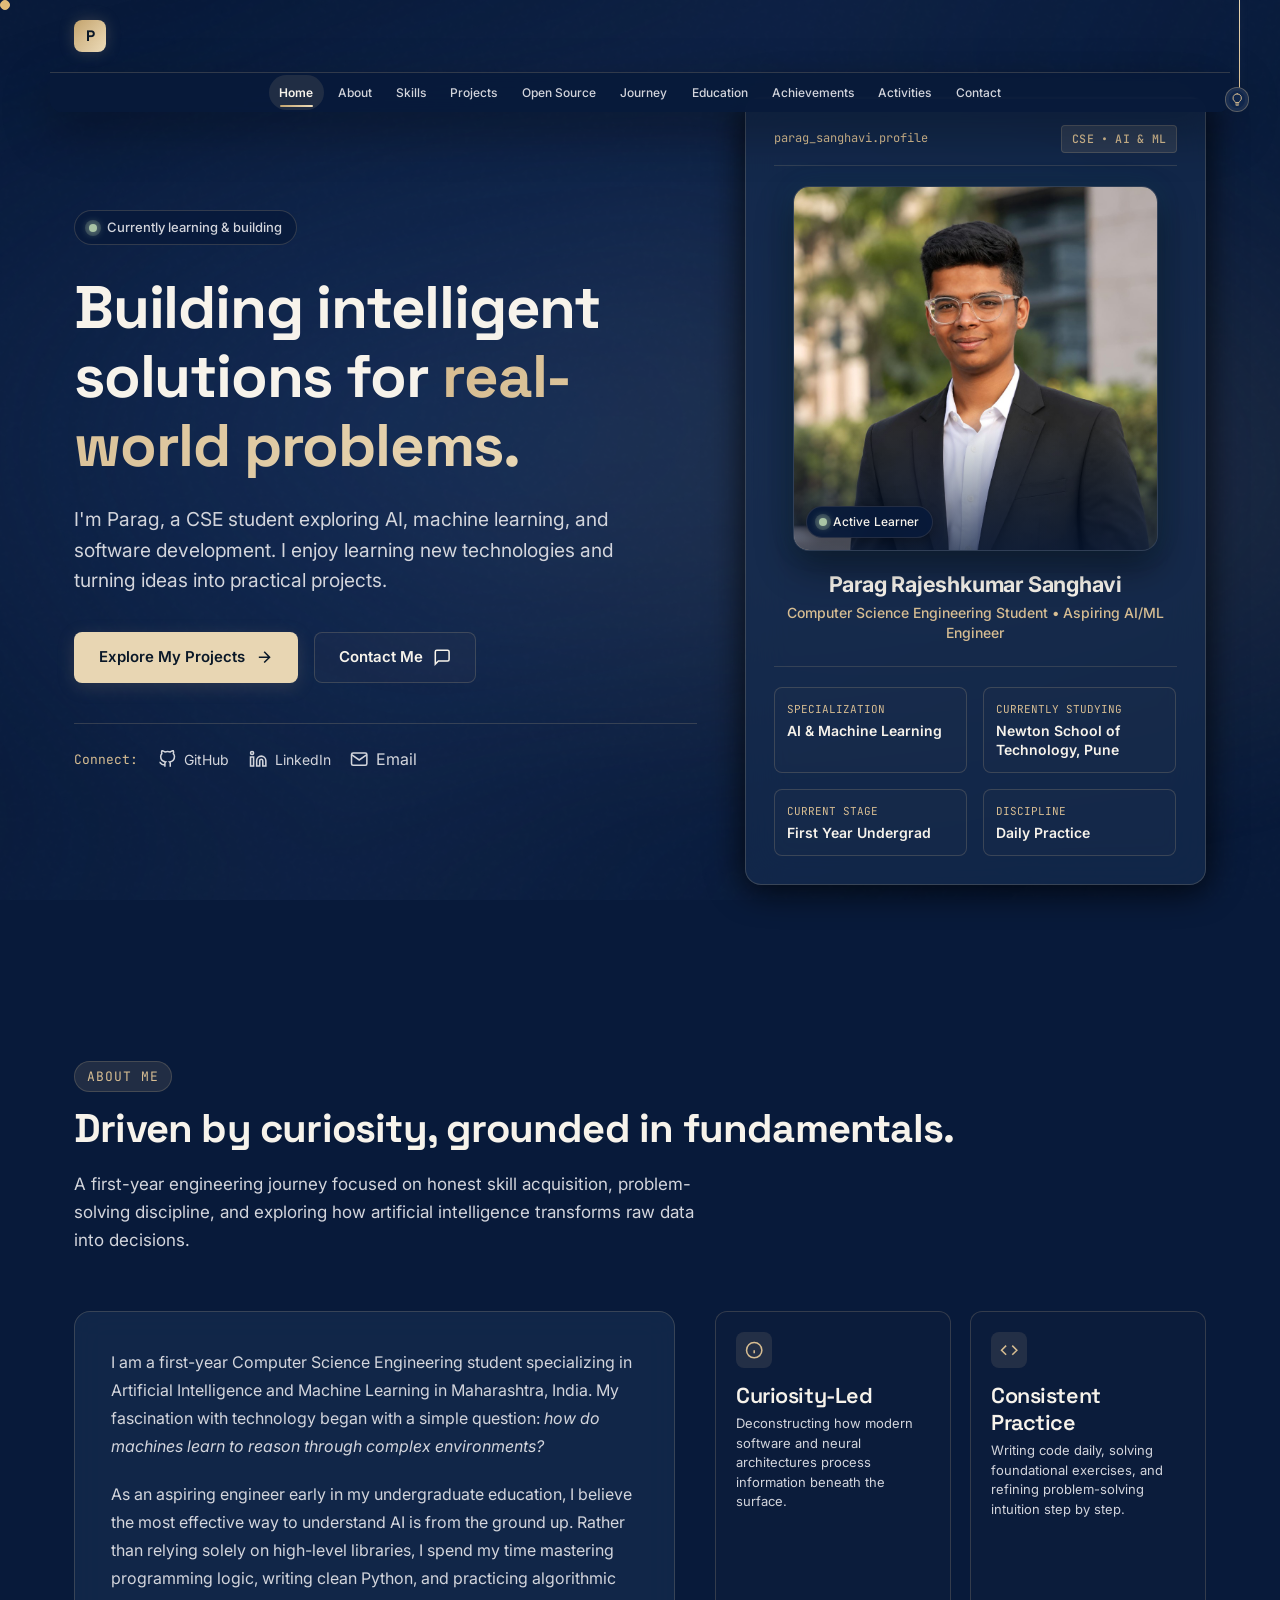
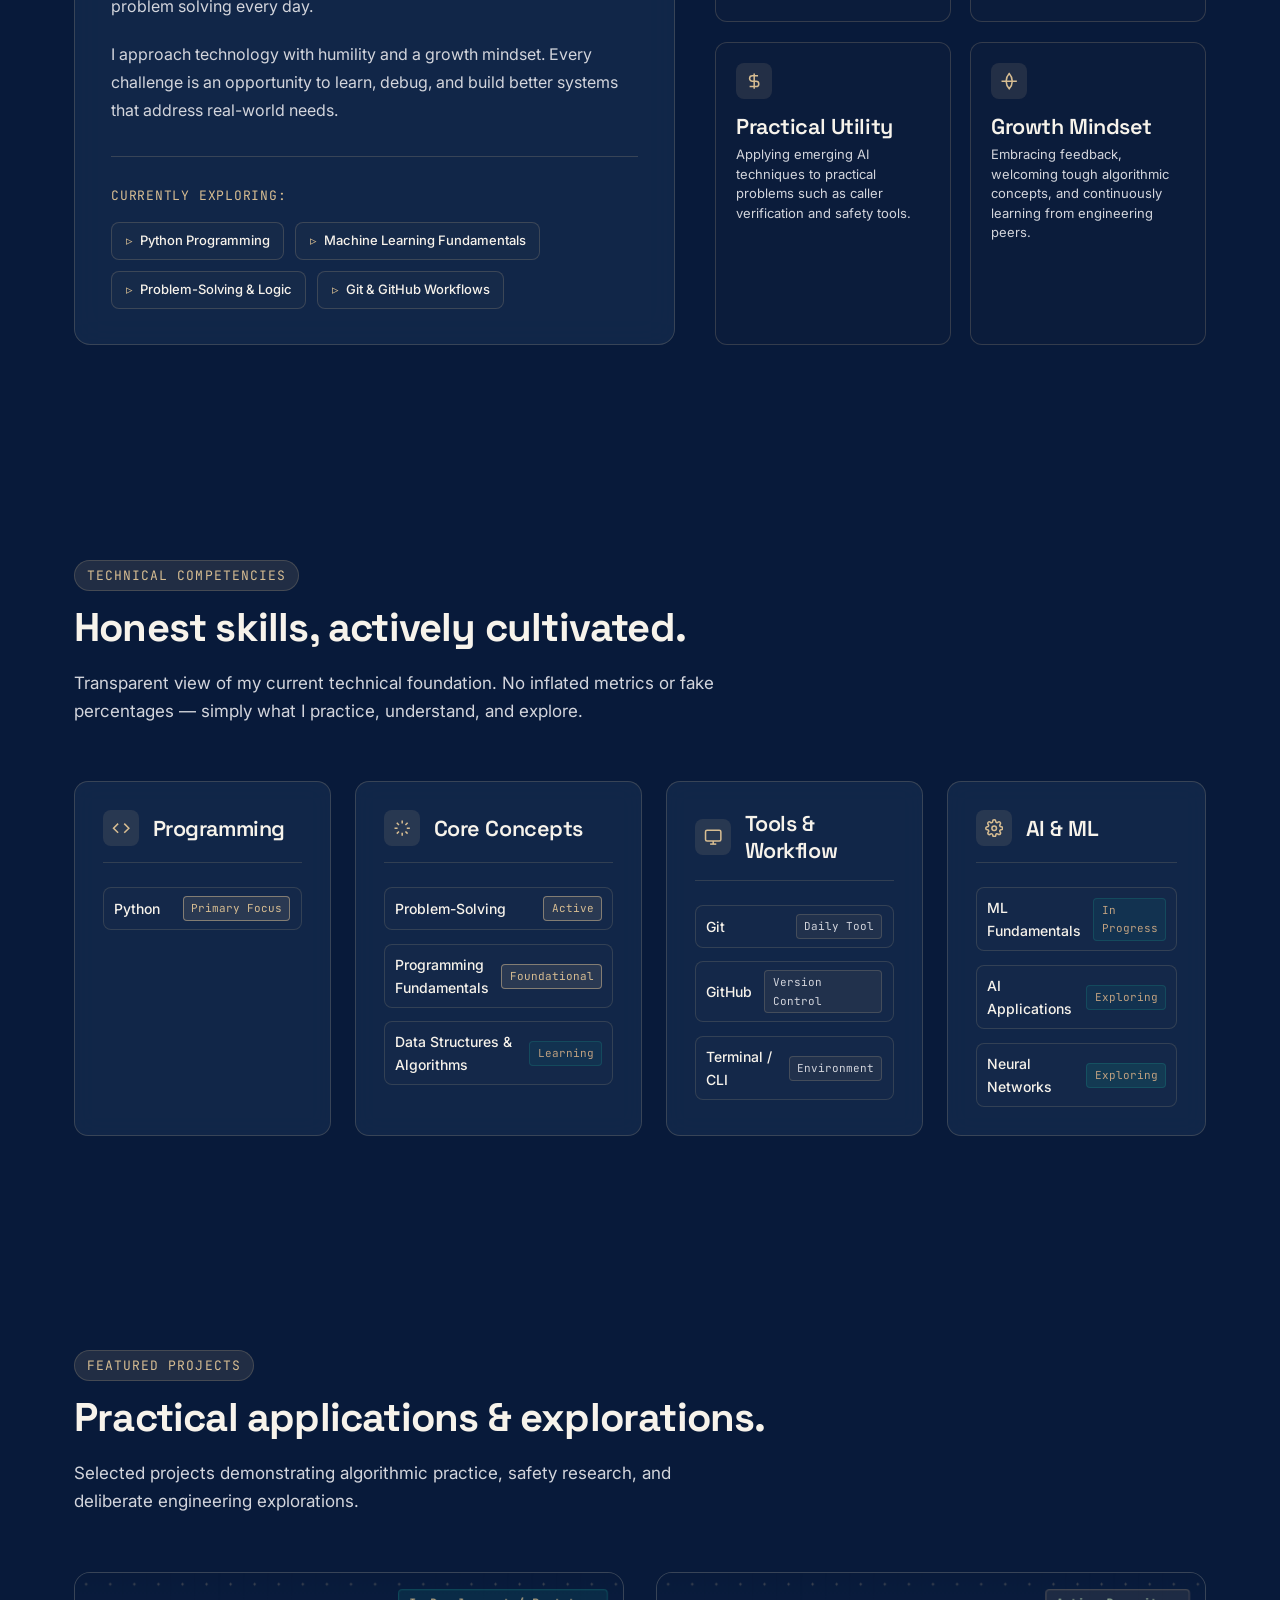
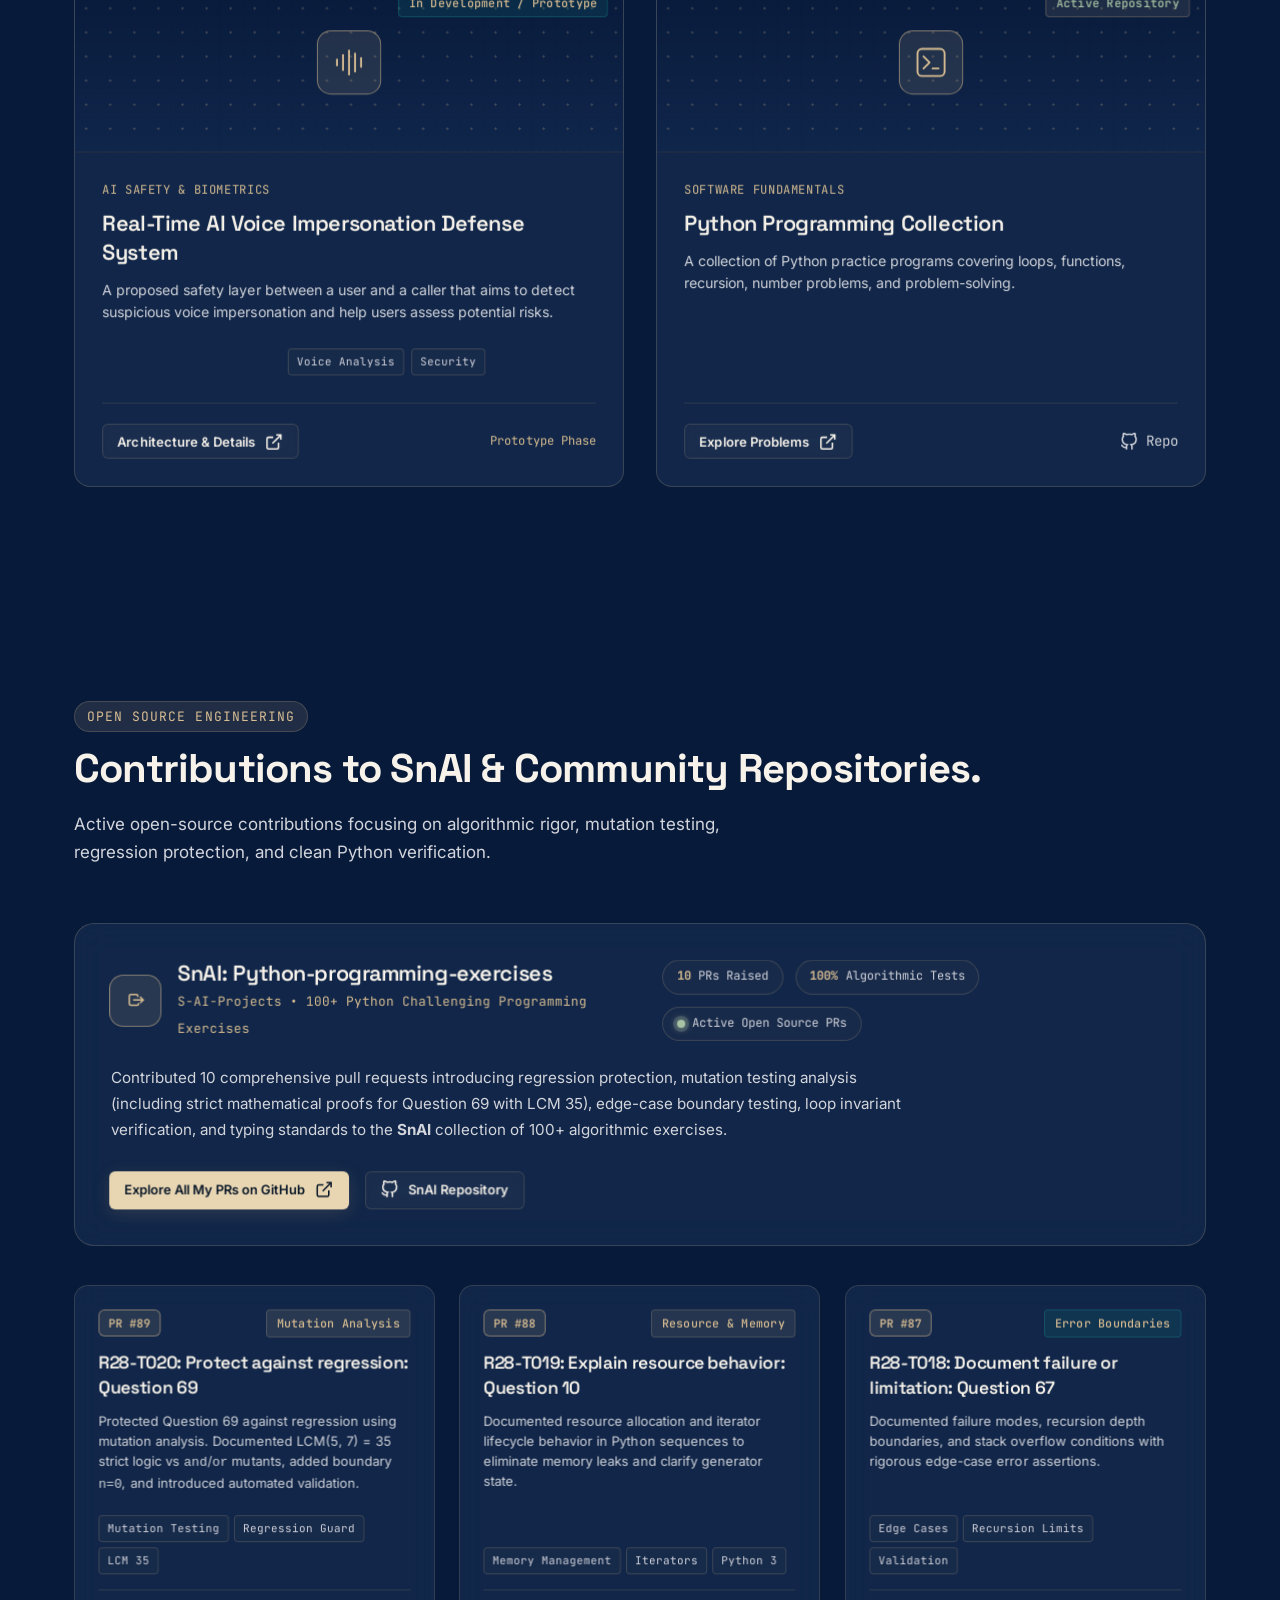
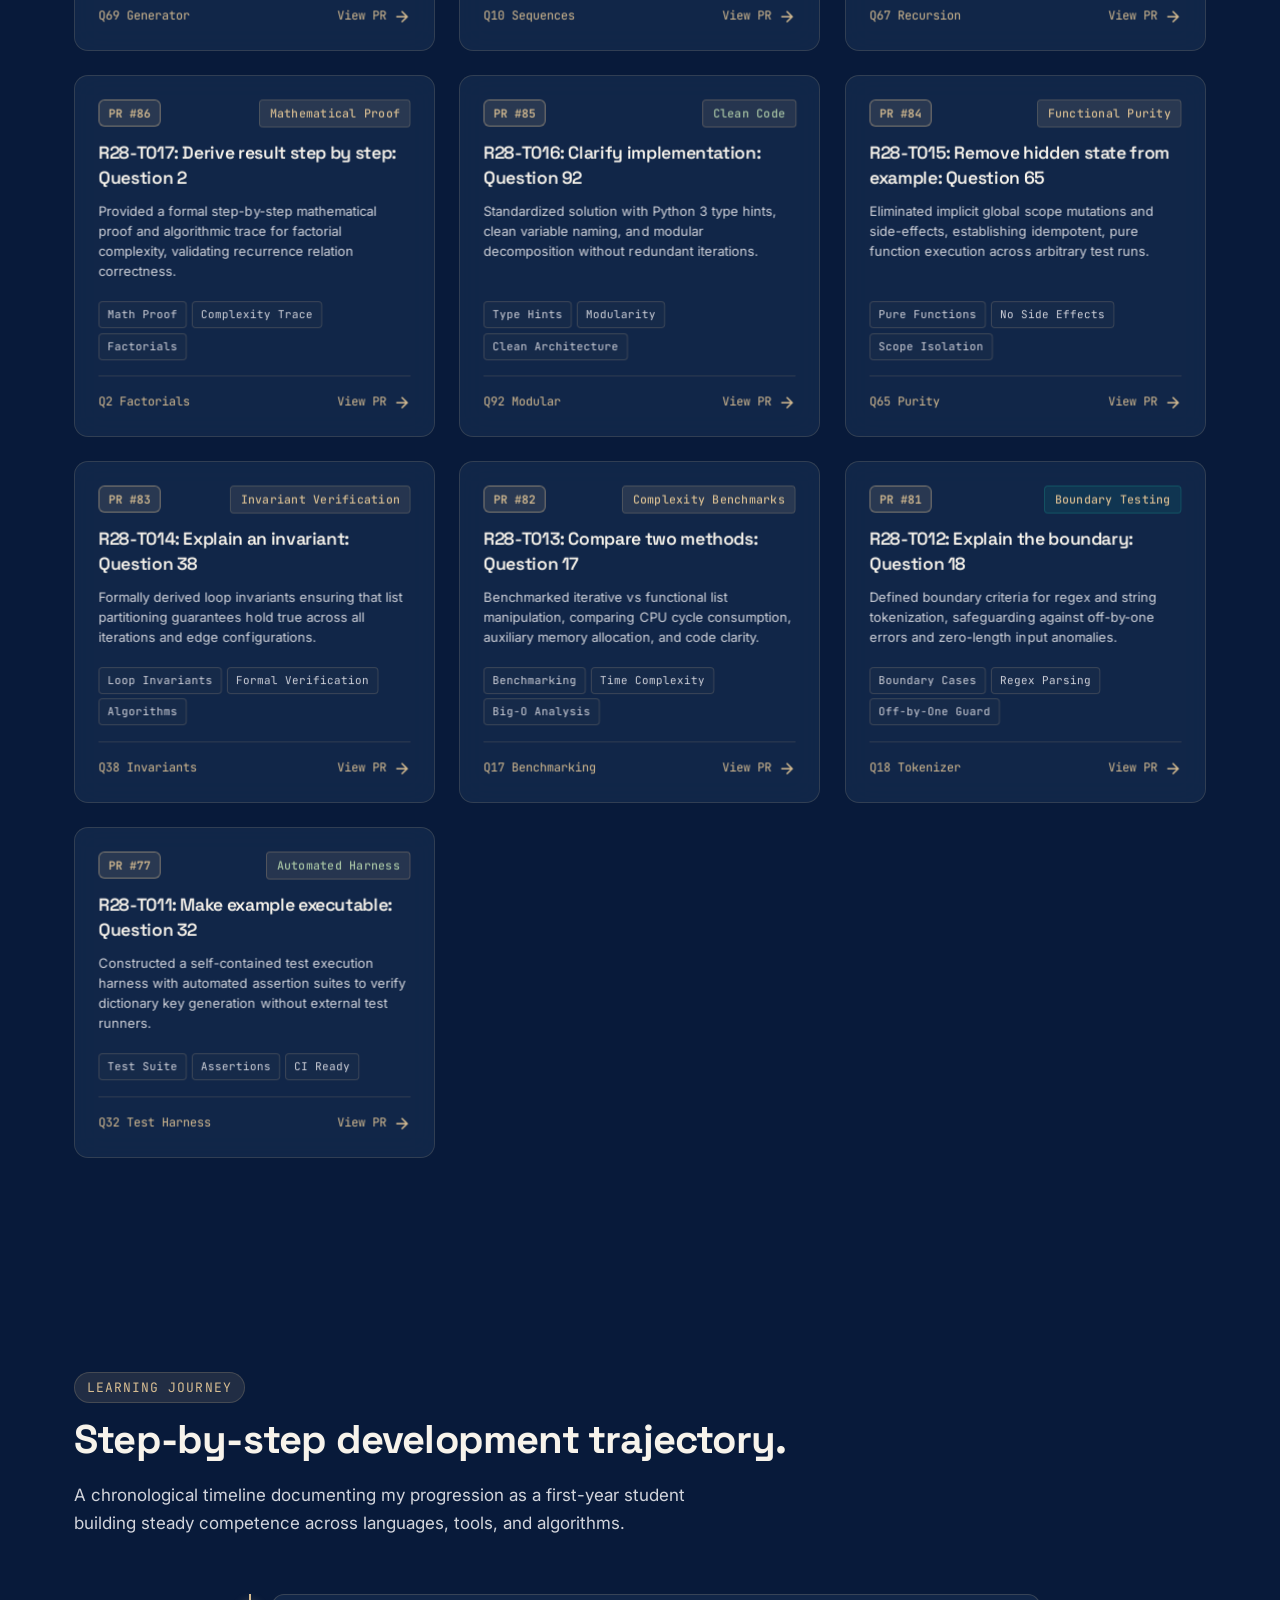
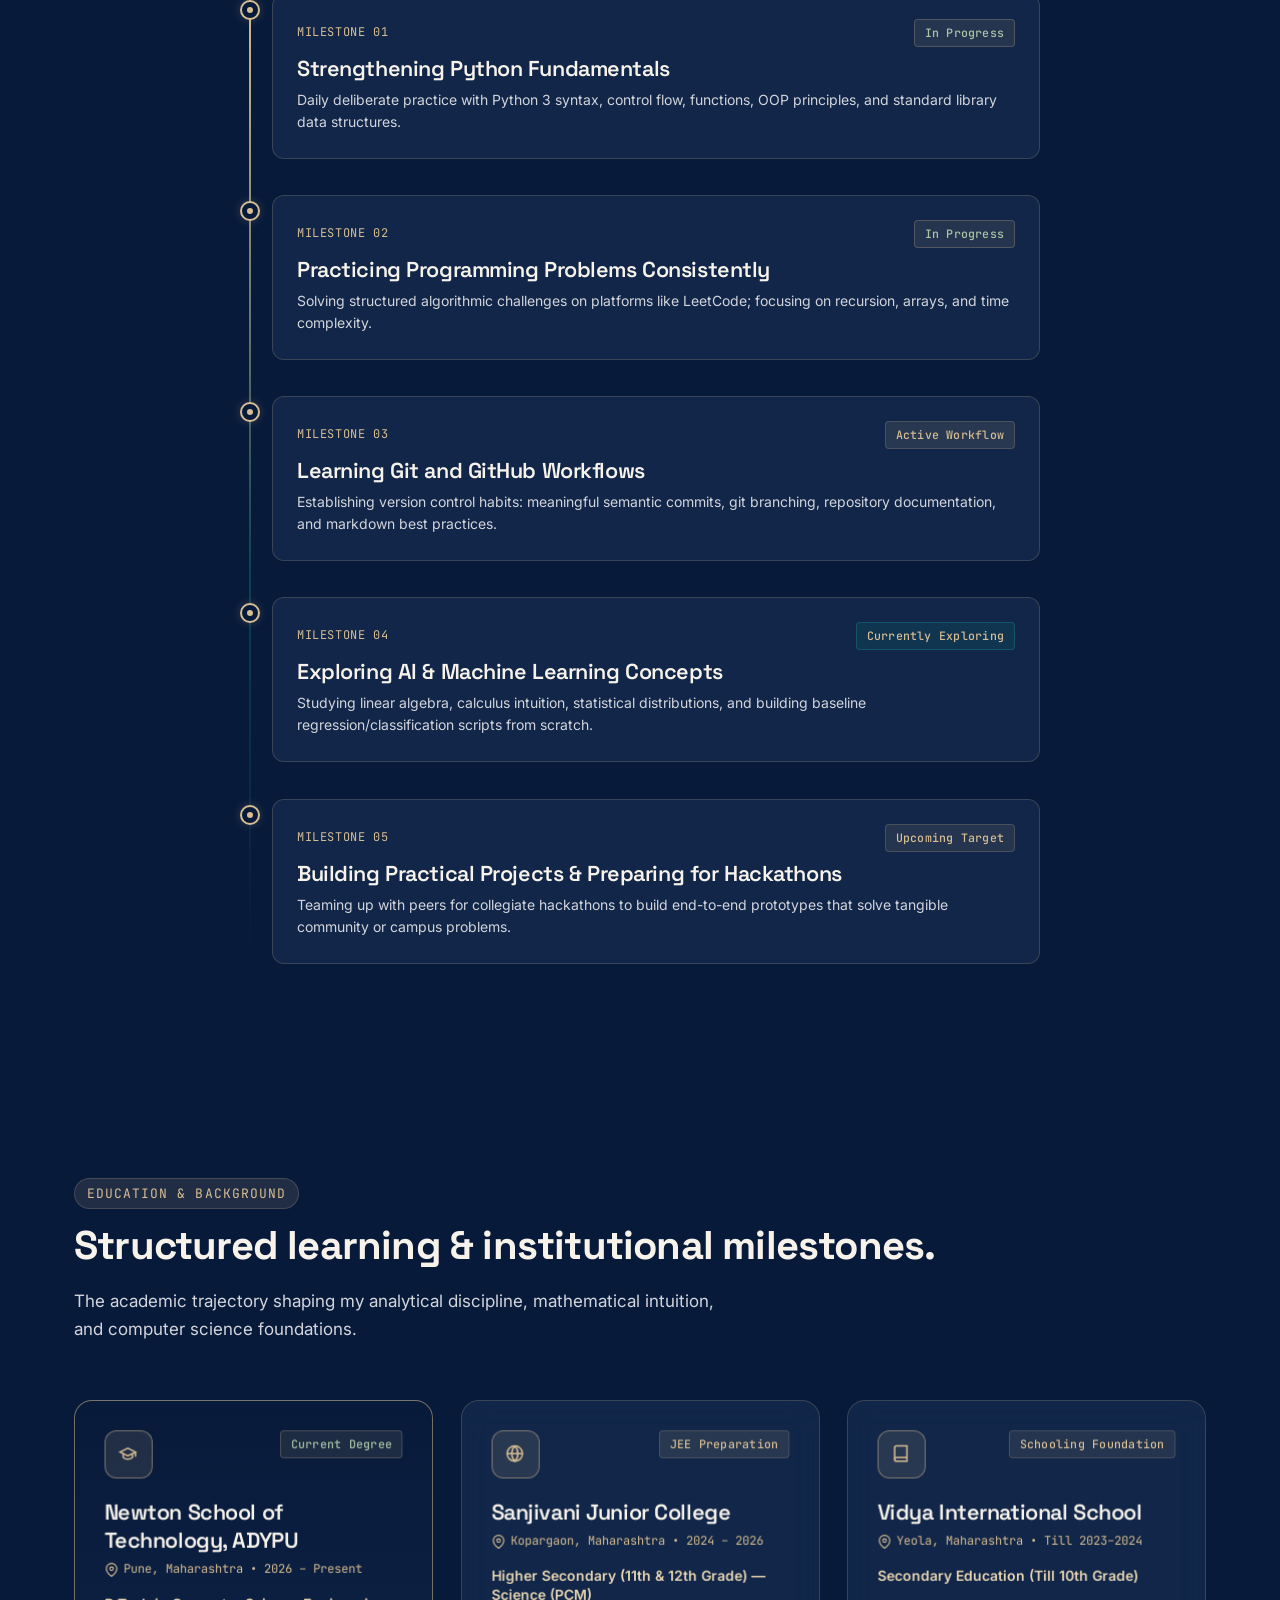
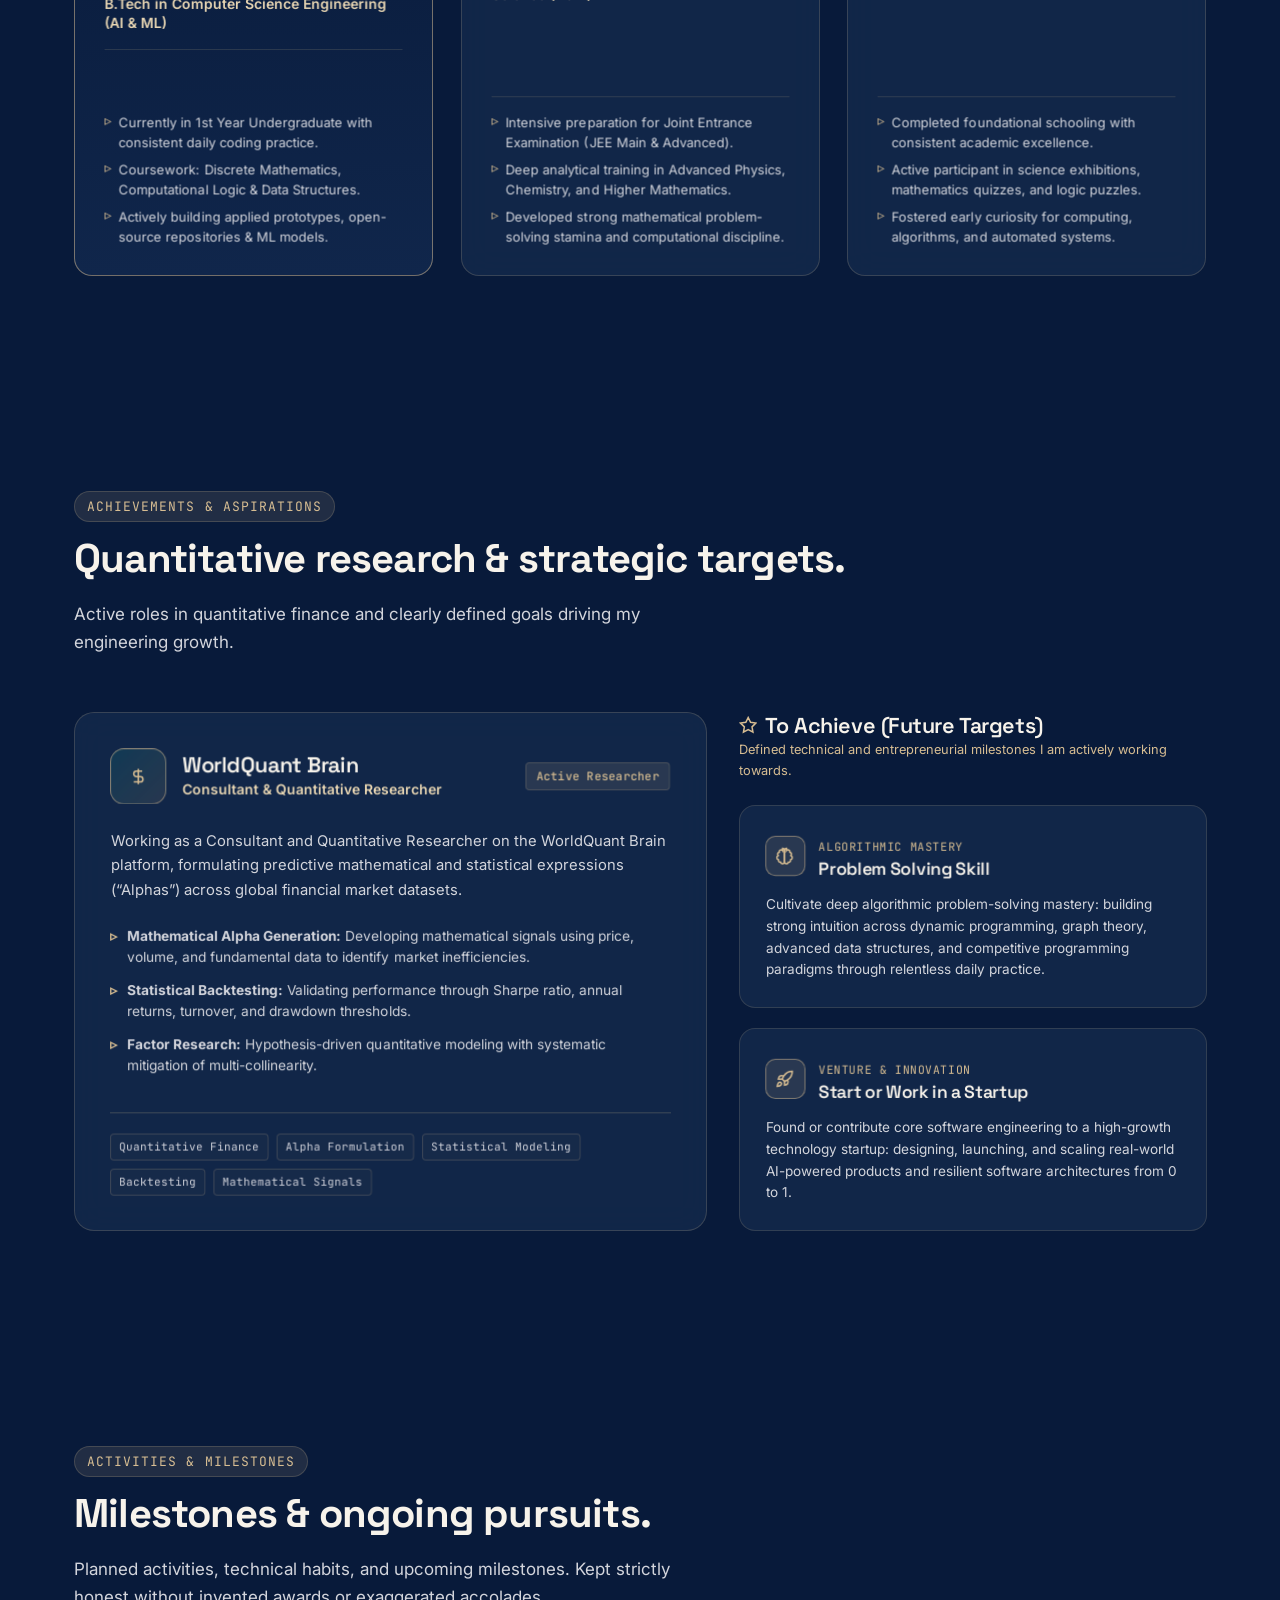
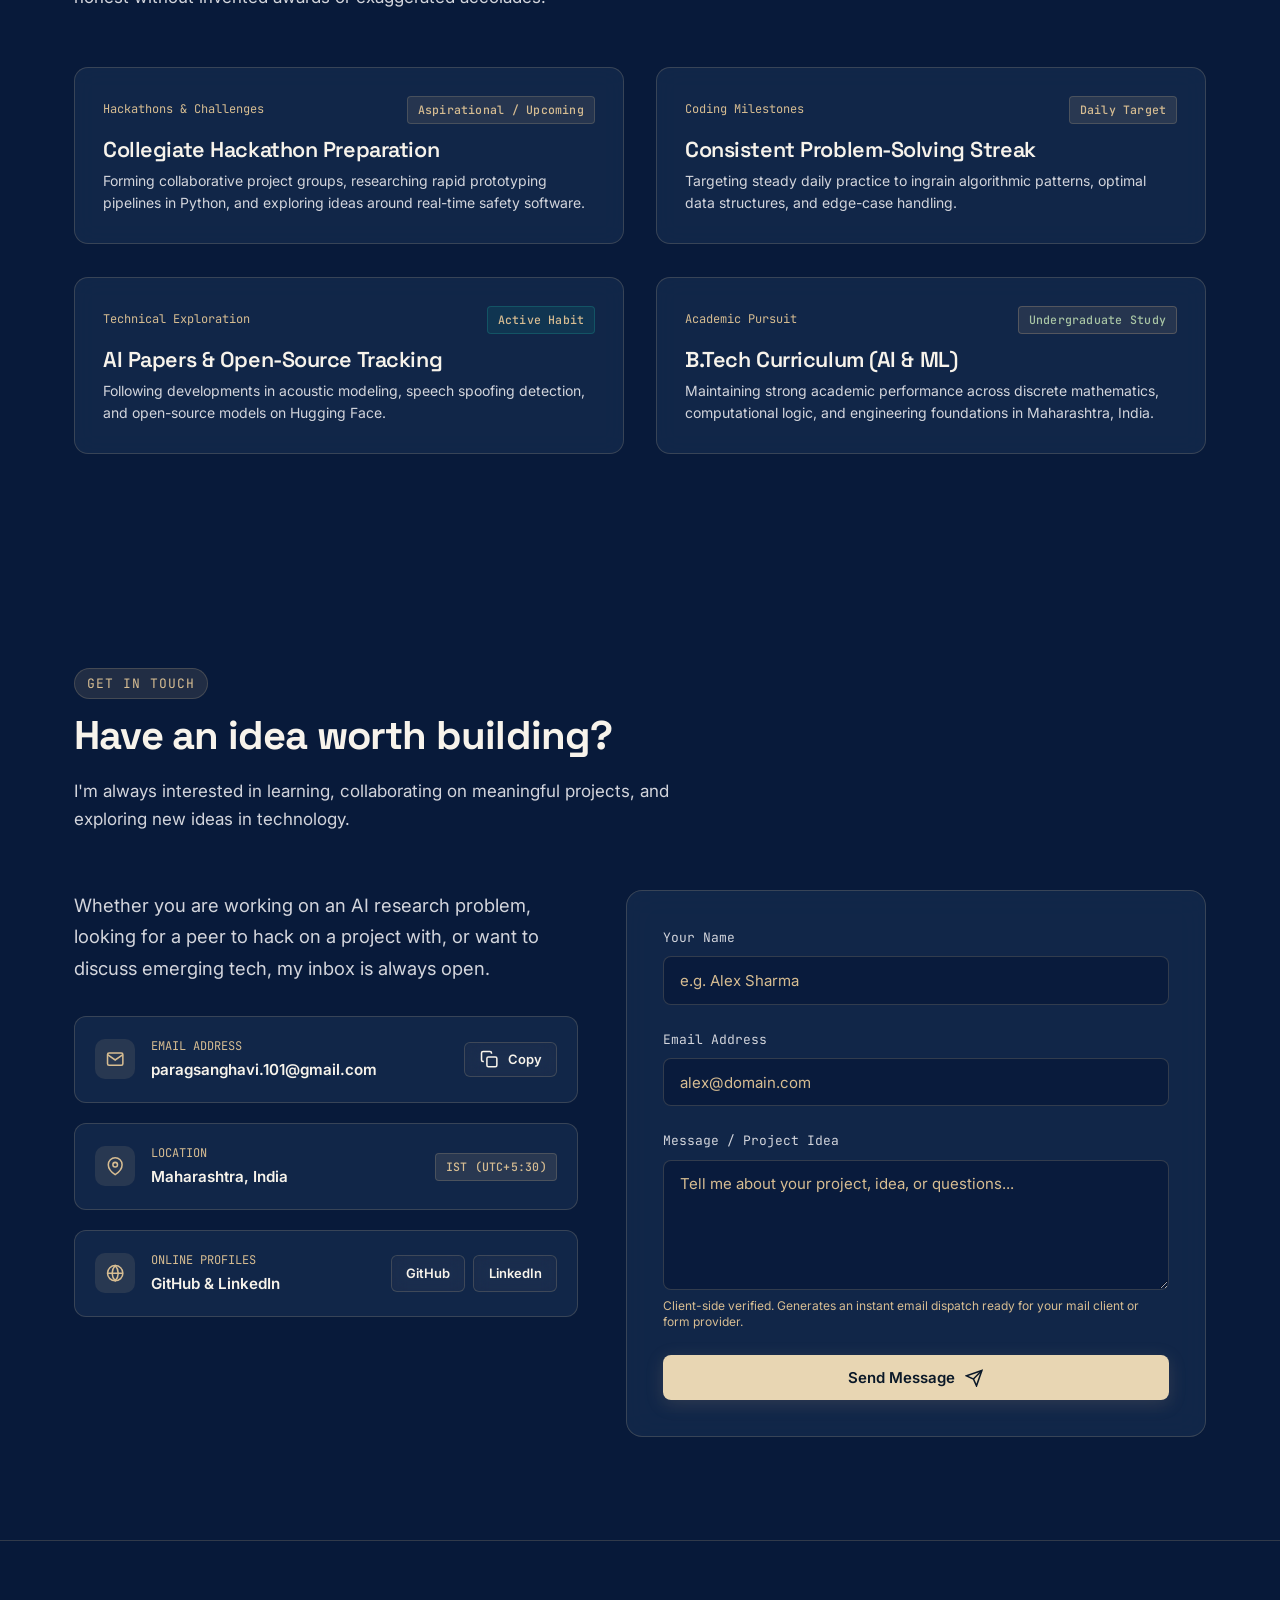
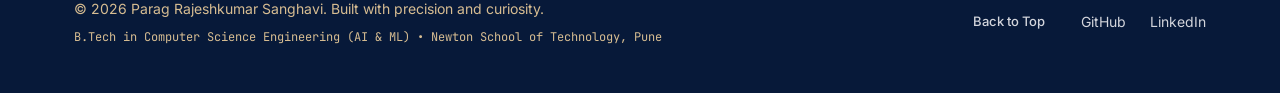
==== commit 591e295c: "Edited Everything" ====
--- a/about.html
+++ b/about.html
@@ -1,277 +1,14 @@
-
 <!DOCTYPE html>
-<html lang="en" data-accent="blue">
+<html lang="en">
 <head>
   <meta charset="UTF-8">
   <meta name="viewport" content="width=device-width, initial-scale=1.0">
-  <meta http-equiv="X-UA-Compatible" content="ie=edge">
-  
-  <!-- Primary SEO Meta Tags -->
+  <meta name="robots" content="noindex, follow">
+  <meta http-equiv="refresh" content="0; url=index.html#about">
   <title>About | Parag Rajeshkumar Sanghavi</title>
-  <meta name="title" content="About | Parag Rajeshkumar Sanghavi">
-  <meta name="description" content="Personal portfolio of Parag Rajeshkumar Sanghavi, a Computer Science Engineering student specializing in AI &amp; Machine Learning from Maharashtra, India. Exploring Python, ML fundamentals, and real-world software solutions.">
-  <meta name="keywords" content="Parag Rajeshkumar Sanghavi, Parag Sanghavi, Computer Science Engineering, AI, Machine Learning, Python, Student Portfolio, Maharashtra India">
-  <meta name="author" content="Parag Rajeshkumar Sanghavi">
-  <meta name="robots" content="index, follow">
-
-  <!-- Open Graph / Facebook / LinkedIn -->
-  <meta property="og:type" content="website">
-  <meta property="og:url" content="https://paragsanghavi2008.github.io/My_Portfolio/about.html">
-  <meta property="og:title" content="About | Parag Rajeshkumar Sanghavi">
-  <meta property="og:description" content="First-year Computer Science Engineering student focusing on AI/ML fundamentals, Python programming, and practical problem-solving.">
-  <meta property="og:image" content="assets/images/parag.jpg">
-  
-  <!-- Twitter Cards -->
-  <meta name="twitter:card" content="summary_large_image">
-  <meta name="twitter:title" content="About | Parag Rajeshkumar Sanghavi">
-  <meta name="twitter:description" content="Building intelligent solutions for real-world problems.">
-  <meta name="twitter:image" content="assets/images/parag.jpg">
-
-  <!-- Google Fonts: Space Grotesk, Inter, JetBrains Mono -->
-  <link rel="preconnect" href="https://fonts.googleapis.com">
-  <link rel="preconnect" href="https://fonts.gstatic.com" crossorigin>
-  <link href="https://fonts.googleapis.com/css2?family=Inter:wght@300;400;500;600;700&family=JetBrains+Mono:wght@400;500;600&family=Space+Grotesk:wght@500;600;700&display=swap" rel="stylesheet">
-
-  <!-- Stylesheets -->
-  <link rel="stylesheet" href="css/main.css">
-  <link rel="stylesheet" href="css/components.css">
-  <link rel="stylesheet" href="css/animations.css">
-
-  <!-- Favicon SVG Data URI -->
-  <link rel="icon" type="image/svg+xml" href="data:image/svg+xml,<svg xmlns='http://www.w3.org/2000/svg' viewBox='0 0 32 32'><rect width='32' height='32' rx='8' fill='%2363899a'/><text x='50%25' y='55%25' dominant-baseline='middle' text-anchor='middle' font-family='sans-serif' font-weight='900' font-size='18' fill='%23101c25'>P</text></svg>">
+  <script>window.location.replace('index.html#about');</script>
 </head>
 <body>
-
-  <!-- Accessible Skip Navigation Link -->
-  <a href="#main-content" class="skip-link">Skip to main content</a>
-
-  <!-- Flowing Aurora Background -->
-  <div class="aurora-bg" aria-hidden="true">
-    <span class="aurora-ribbon aurora-ribbon-1"></span>
-    <span class="aurora-ribbon aurora-ribbon-2"></span>
-    <span class="aurora-ribbon aurora-ribbon-3"></span>
-    <span class="aurora-name-marquee" aria-hidden="true">PARAG SANGHAVI / PORTFOLIO / PARAG SANGHAVI</span>
-  </div>
-
-  <div class="scroll-progress" aria-hidden="true"><span></span></div>
-  <div class="page-loader" id="page-loader" role="status" aria-label="Loading portfolio">
-    <span class="loader-spinner" aria-hidden="true"></span>
-    <span class="loader-label">Loading portfolio</span>
-  </div>
-
-  <!-- ==========================================================================
-       HEADER & NAVIGATION
-       ========================================================================== -->
-  <header class="header" id="main-header">
-    <div class="container nav-container">
-      
-      <!-- Brand Logo -->
-      <a href="index.html#hero" class="nav-brand" aria-label="Portfolio Home">
-        <span class="brand-symbol" aria-hidden="true">P</span>
-      </a>
-
-      <!-- Page Navigation Menu -->
-      <nav aria-label="Portfolio page navigation">
-        <ul class="nav-menu" id="nav-menu">
-          <li class="nav-item"><a href="index.html#hero" class="nav-link">Home</a></li>
-          <li class="nav-item"><a href="about.html#about" class="nav-link active" aria-current="page">About</a></li>
-          <li class="nav-item"><a href="skills.html#skills" class="nav-link">Skills</a></li>
-          <li class="nav-item"><a href="projects.html#projects" class="nav-link">Projects</a></li>
-          <li class="nav-item"><a href="open-source.html#opensource" class="nav-link">Open Source</a></li>
-          <li class="nav-item"><a href="journey.html#journey" class="nav-link">Journey</a></li>
-          <li class="nav-item"><a href="education.html#education" class="nav-link">Education</a></li>
-          <li class="nav-item"><a href="achievements.html#achievements" class="nav-link">Achievements</a></li>
-          <li class="nav-item"><a href="activities.html#activities" class="nav-link">Activities</a></li>
-          <li class="nav-item"><a href="contact.html#contact" class="nav-link">Contact</a></li>
-        </ul>
-      </nav>
-
-      <!-- Nav Actions: Accent Theme Switcher & Mobile Toggle -->
-      <div class="nav-actions">
-        <button type="button" class="theme-accent-btn" id="accent-toggle" aria-label="Toggle accent color palette" title="Switch blue-gray palette shade">
-          <span class="accent-color-dot" aria-hidden="true"></span>
-          <span id="accent-label">Blue</span>
-        </button>
-
-        <button type="button" class="nav-toggle" id="nav-toggle" aria-label="Open navigation menu" aria-expanded="false" aria-controls="nav-menu">
-          <span aria-hidden="true"></span>
-          <span aria-hidden="true"></span>
-          <span aria-hidden="true"></span>
-        </button>
-      </div>
-
-    </div>
-  </header>
-
-<main id="main-content">
-    <section class="section" id="about" aria-label="About Parag Rajeshkumar Sanghavi">
-      <div class="container">
-        
-        <div class="section-header reveal-on-scroll">
-          <span class="section-tag">About Me</span>
-          <h1 class="section-title">Driven by curiosity, grounded in fundamentals.</h1>
-          <p class="section-description">
-            A first-year engineering journey focused on honest skill acquisition, problem-solving discipline, and exploring how artificial intelligence transforms raw data into decisions.
-          </p>
-        </div>
-
-        <div class="about-grid">
-          
-          <!-- Left: Narrative Story Card -->
-          <div class="about-card reveal-on-scroll">
-            <div class="about-paragraphs">
-              <p>
-                I am a first-year Computer Science Engineering student specializing in Artificial Intelligence and Machine Learning in Maharashtra, India. My fascination with technology began with a simple question: <em>how do machines learn to reason through complex environments?</em>
-              </p>
-              <p>
-                As an aspiring engineer early in my undergraduate education, I believe the most effective way to understand AI is from the ground up. Rather than relying solely on high-level libraries, I spend my time mastering programming logic, writing clean Python, and practicing algorithmic problem solving every day.
-              </p>
-              <p>
-                I approach technology with humility and a growth mindset. Every challenge is an opportunity to learn, debug, and build better systems that address real-world needs.
-              </p>
-            </div>
-
-            <!-- "Currently Exploring" Badges as specified -->
-            <div class="exploring-panel">
-              <div class="exploring-title">Currently Exploring:</div>
-              <div class="exploring-chips">
-                <span class="exploring-chip"><span class="bullet">▹</span> Python Programming</span>
-                <span class="exploring-chip"><span class="bullet">▹</span> Machine Learning Fundamentals</span>
-                <span class="exploring-chip"><span class="bullet">▹</span> Problem-Solving &amp; Logic</span>
-                <span class="exploring-chip"><span class="bullet">▹</span> Git &amp; GitHub Workflows</span>
-              </div>
-            </div>
-          </div>
-
-          <!-- Right: 4 Guiding Pillars -->
-          <div class="pillars-grid">
-            
-            <div class="pillar-item reveal-on-scroll reveal-delay-1">
-              <div class="pillar-icon-box" aria-hidden="true">
-                <svg class="icon" viewBox="0 0 24 24" fill="none" stroke="currentColor"><circle cx="12" cy="12" r="10"/><path d="M12 16v-4M12 8h.01"/></svg>
-              </div>
-              <h2 class="pillar-title">Curiosity-Led</h2>
-              <p class="pillar-desc">Deconstructing how modern software and neural architectures process information beneath the surface.</p>
-            </div>
-
-            <div class="pillar-item reveal-on-scroll reveal-delay-2">
-              <div class="pillar-icon-box" aria-hidden="true">
-                <svg class="icon" viewBox="0 0 24 24" fill="none" stroke="currentColor"><polyline points="16 18 22 12 16 6"/><polyline points="8 6 2 12 8 18"/></svg>
-              </div>
-              <h2 class="pillar-title">Consistent Practice</h2>
-              <p class="pillar-desc">Writing code daily, solving foundational exercises, and refining problem-solving intuition step by step.</p>
-            </div>
-
-            <div class="pillar-item reveal-on-scroll reveal-delay-3">
-              <div class="pillar-icon-box" aria-hidden="true">
-                <svg class="icon" viewBox="0 0 24 24" fill="none" stroke="currentColor"><path d="M12 2v20M17 5H9.5a3.5 3.5 0 0 0 0 7h5a3.5 3.5 0 0 1 0 7H6"/></svg>
-              </div>
-              <h2 class="pillar-title">Practical Utility</h2>
-              <p class="pillar-desc">Applying emerging AI techniques to practical problems such as caller verification and safety tools.</p>
-            </div>
-
-            <div class="pillar-item reveal-on-scroll reveal-delay-4">
-              <div class="pillar-icon-box" aria-hidden="true">
-                <svg class="icon" viewBox="0 0 24 24" fill="none" stroke="currentColor"><path d="M2 12h20M12 2a15.3 15.3 0 0 1 4 10 15.3 15.3 0 0 1-4 10 15.3 15.3 0 0 1-4-10 15.3 15.3 0 0 1 4-10z"/></svg>
-              </div>
-              <h2 class="pillar-title">Growth Mindset</h2>
-              <p class="pillar-desc">Embracing feedback, welcoming tough algorithmic concepts, and continuously learning from engineering peers.</p>
-            </div>
-
-          </div>
-
-        </div>
-
-      </div>
-    </section>
-</main>
-
-<footer class="footer">
-    <div class="container footer-grid">
-      
-      <div class="footer-left">
-        <div class="footer-copy">
-          &copy; <span id="current-year">2026</span> Parag Rajeshkumar Sanghavi. Built with precision and curiosity.
-        </div>
-        <div class="footer-note">
-          B.Tech in Computer Science Engineering (AI &amp; ML) • Newton School of Technology, Pune
-        </div>
-      </div>
-
-      <div class="footer-right">
-        <a href="#main-content" class="nav-link">Back to Top</a>
-        <a href="https://github.com/ParagSanghavi2008" target="_blank" rel="noopener noreferrer" class="social-link-item">GitHub</a>
-        <a href="https://www.linkedin.com/in/parag-sanghavi-685700432/" target="_blank" rel="noopener noreferrer" class="social-link-item">LinkedIn</a>
-      </div>
-
-    </div>
-  </footer>
-
-  <!-- ==========================================================================
-       MODALS & FLOATING CONTROLS
-       ========================================================================== -->
-
-  <!-- 1. Project Architecture & Exploration Modal -->
-  <div class="modal-overlay" id="project-modal" role="dialog" aria-modal="true" aria-labelledby="modal-project-title">
-    <div class="modal-window">
-      <button type="button" class="modal-close-btn" id="modal-close" aria-label="Close project details dialog">
-        <svg class="icon" viewBox="0 0 24 24" fill="none" stroke="currentColor" stroke-width="2"><line x1="18" y1="6" x2="6" y2="18"/><line x1="6" y1="6" x2="18" y2="18"/></svg>
-      </button>
-      <div id="modal-project-content">
-        <!-- Injected dynamically via app.js -->
-      </div>
-    </div>
-  </div>
-
-  <!-- 2. Contact Backend Verification & Dispatch Modal -->
-  <div class="modal-overlay" id="contact-guide-modal" role="dialog" aria-modal="true" aria-labelledby="guide-modal-title">
-    <div class="modal-window">
-      <button type="button" class="modal-close-btn" id="form-guide-close" aria-label="Close dialog">
-        <svg class="icon" viewBox="0 0 24 24" fill="none" stroke="currentColor" stroke-width="2"><line x1="18" y1="6" x2="6" y2="18"/><line x1="6" y1="6" x2="18" y2="18"/></svg>
-      </button>
-      
-      <div class="modal-badge-row">
-        <span class="badge badge-warning">Backend Integration Notice</span>
-      </div>
-      
-      <h2 class="modal-title" id="guide-modal-title">Ready to Send Your Message</h2>
-      <p class="modal-tagline">Transparent form handling without fake submission tricks.</p>
-
-      <div class="modal-section">
-        <p class="modal-body-text">
-          Because this is a secure client-side portfolio without an exposed server database, you can immediately send your message directly via your email client, or configure a free backend endpoint (such as Formspree or EmailJS):
-        </p>
-      </div>
-
-      <div class="guide-instruction-box">
-        <div style="font-weight: 600; color: var(--text-primary); margin-bottom: 0.5rem;">How to finalize dispatch:</div>
-        <ol>
-          <li>Click <strong>"Open Email Client"</strong> below to launch your default mail app pre-filled with your message.</li>
-          <li>Or simply write directly to <code class="font-mono text-accent" id="guide-target-email">paragsanghavi.101@gmail.com</code>.</li>
-          <li>For automatic form routing, set the <code>action</code> attribute of <code>&lt;form&gt;</code> to your Formspree/EmailJS ID.</li>
-        </ol>
-      </div>
-
-      <div class="modal-footer-row">
-        <button type="button" class="btn btn-primary" id="form-guide-mailto-btn">
-          <svg class="icon" viewBox="0 0 24 24" fill="none" stroke="currentColor" stroke-width="2"><path d="M4 4h16c1.1 0 2 .9 2 2v12c0 1.1-.9 2-2 2H4c-1.1 0-2-.9-2-2V6c0-1.1.9-2 2-2z"/><polyline points="22,6 12,13 2,6"/></svg>
-          <span>Open Email Client</span>
-        </button>
-      </div>
-    </div>
-  </div>
-
-  <!-- Toast Notification -->
-  <div class="toast" id="toast" role="status" aria-live="polite"></div>
-
-  <!-- Back to Top Floating Button -->
-  <button type="button" class="back-to-top" id="back-to-top" aria-label="Back to top of page" title="Scroll back to top">
-    <svg class="icon" viewBox="0 0 24 24" fill="none" stroke="currentColor" stroke-width="2"><path d="M18 15l-6-6-6 6"/></svg>
-  </button>
-
-  <!-- JavaScript Files -->
-  <script src="js/config.js"></script>
-  <script src="js/app.js"></script>
-
+  <p>This page is now part of the <a href="index.html#about">one-page portfolio</a>.</p>
 </body>
 </html>
